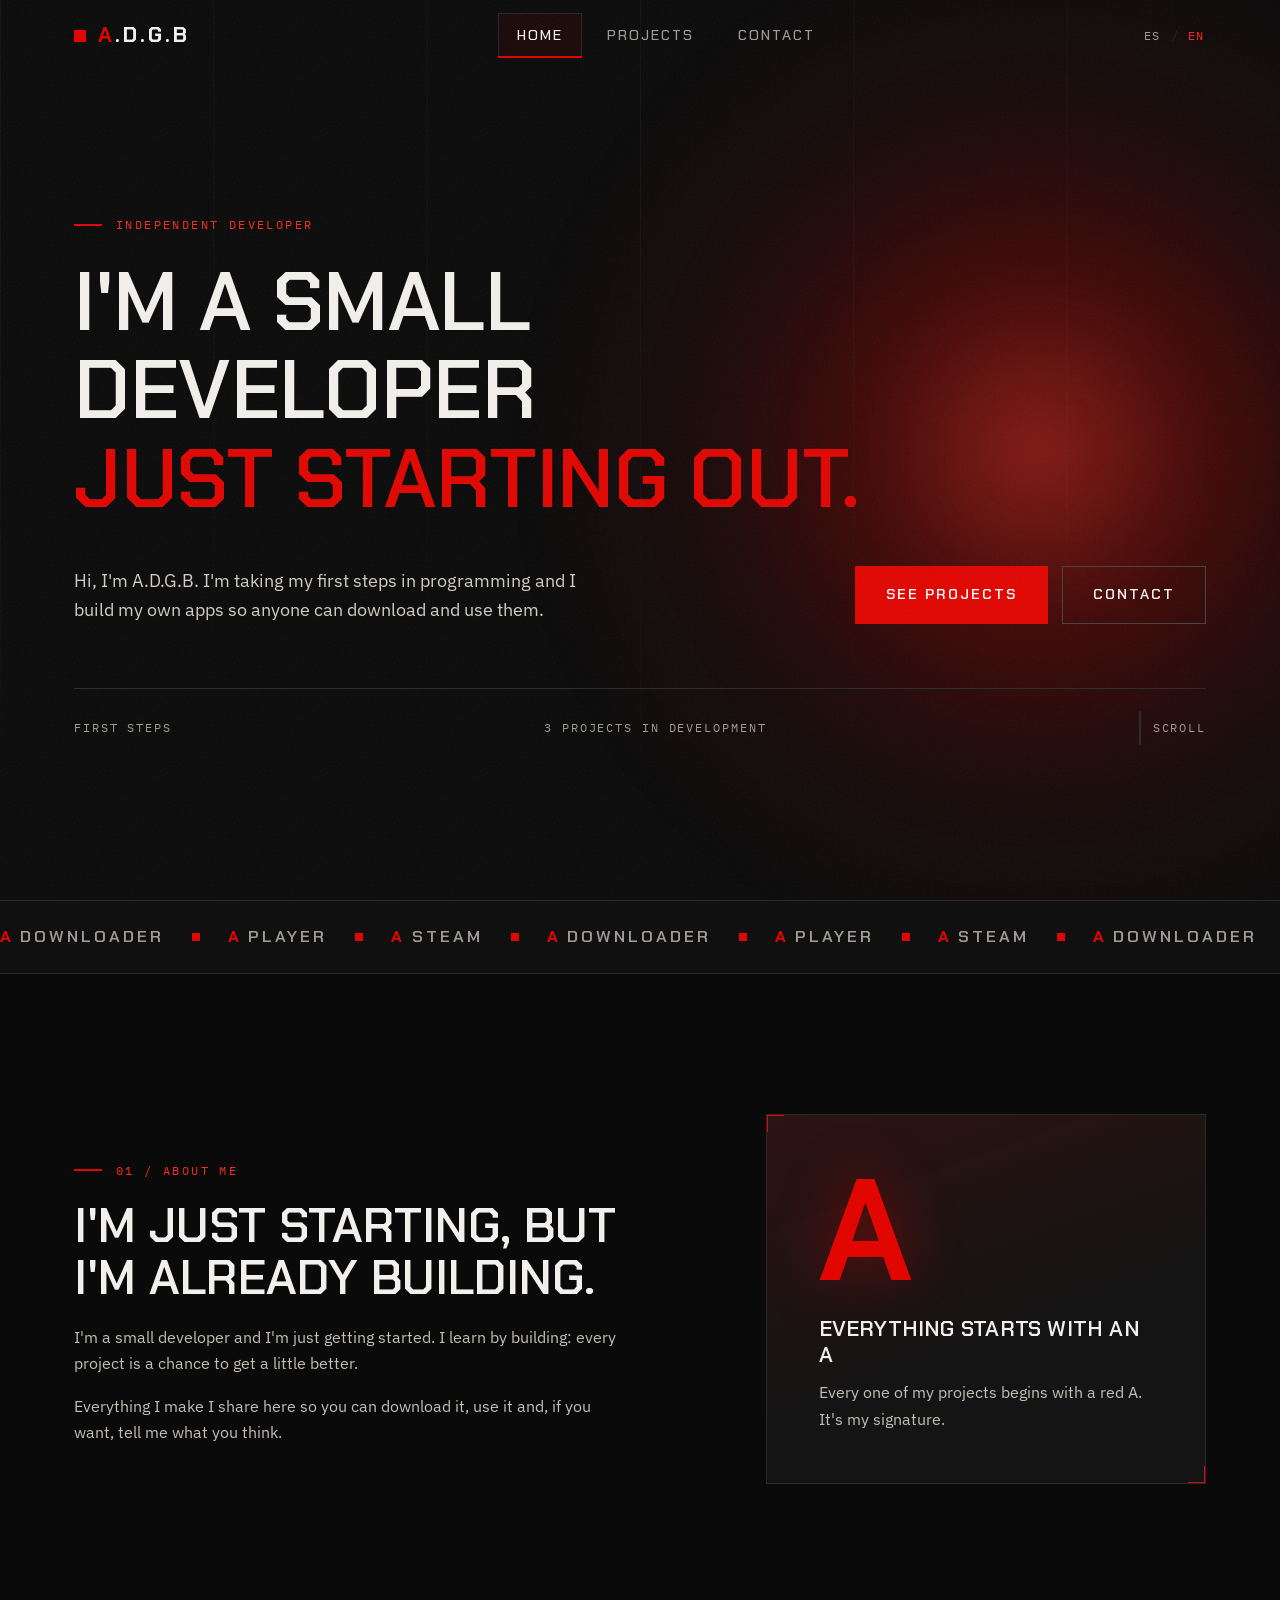
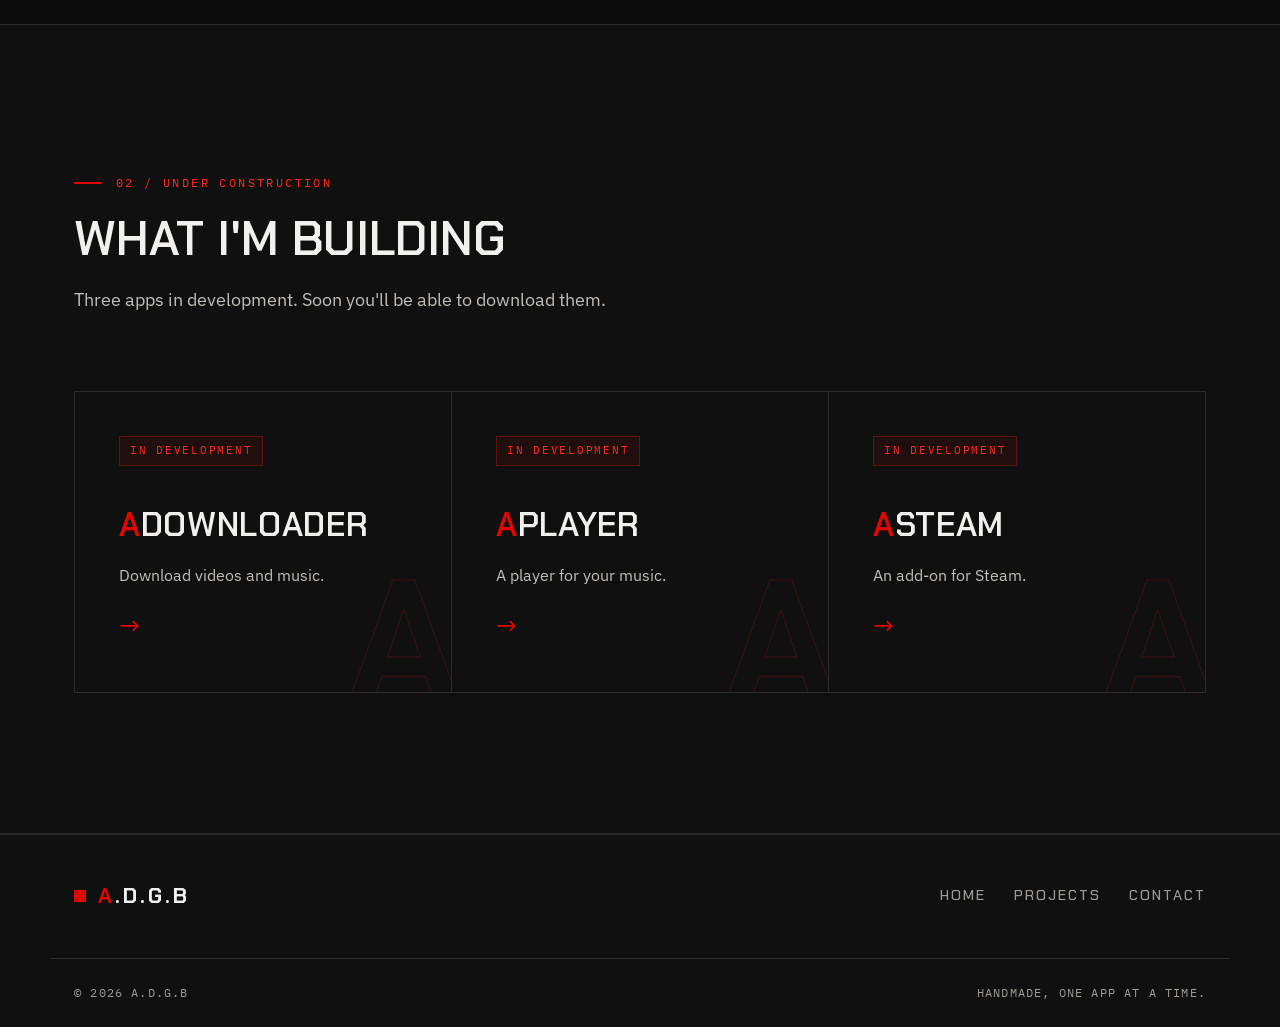
==== index.html @ a10b2d9e "Add files via upload" ====
<!DOCTYPE html>
<html lang="es">
<head>
  <meta charset="utf-8">
  <meta name="viewport" content="width=device-width, initial-scale=1">
  <title>A.D.G.B — Programador independiente · Apps para descargar y usar</title>
  <meta name="description" content="A.D.G.B es un pequeño programador que recién empieza. Aquí encontrarás mis proyectos: Adownloader, Aplayer y Asteam.">
  <meta name="theme-color" content="#0a0a0a">
  <meta property="og:title" content="A.D.G.B — Programador independiente">
  <meta property="og:description" content="Mis proyectos para descargar y usar: Adownloader, Aplayer y Asteam.">
  <meta property="og:type" content="website">
  <link rel="icon" href="data:image/svg+xml,%3Csvg xmlns='http://www.w3.org/2000/svg' viewBox='0 0 64 64'%3E%3Crect width='64' height='64' fill='%230a0a0a'/%3E%3Cpath d='M32 12 L50 52 H40 L36 43 H28 L24 52 H14 Z M32 26 L29.5 34 H34.5 Z' fill='%23e10600' fill-rule='evenodd'/%3E%3C/svg%3E">
  <link rel="preconnect" href="https://fonts.googleapis.com">
  <link rel="preconnect" href="https://fonts.gstatic.com" crossorigin>
  <link href="https://fonts.googleapis.com/css2?family=Chakra+Petch:wght@400;500;600;700&family=IBM+Plex+Sans:wght@300;400;500;600&family=IBM+Plex+Mono:wght@400;500&display=swap" rel="stylesheet">
  <link rel="stylesheet" href="styles.css">
  <noscript><style>.view[hidden]{display:block}.loader{display:none}[data-reveal]{opacity:1;transform:none}</style></noscript>
</head>
<body>

  <!-- Pantalla de carga -->
  <div class="loader" id="loader" aria-hidden="true">
    <div class="loader__word"><span class="a">A</span>.D.G.B</div>
    <div class="loader__bar"><span></span></div>
  </div>

  <!-- Cortina roja entre pestañas -->
  <div class="wipe" id="wipe" aria-hidden="true"></div>

  <div class="cursor-glow" id="cursorGlow" aria-hidden="true"></div>
  <div class="progress" id="progress" aria-hidden="true"></div>

  <!-- Navegación -->
  <header class="header" id="header">
    <div class="wrap header__inner">
      <a href="#inicio" class="logo" aria-label="A.D.G.B">
        <span class="logo__mark"></span><span class="logo__text"><span class="a">A</span>.D.G.B</span>
      </a>

      <nav class="nav" id="nav" aria-label="Principal">
        <a href="#inicio" data-view="inicio" data-i18n="nav.home">Inicio</a>
        <a href="#proyectos" data-view="proyectos" data-i18n="nav.projects">Proyectos</a>
        <a href="#contacto" data-view="contacto" data-i18n="nav.contact">Contacto</a>
      </nav>

      <div class="header__actions">
        <div class="lang" role="group" aria-label="Idioma / Language">
          <button type="button" class="lang__btn is-active" data-lang="es" aria-pressed="true">ES</button>
          <span class="lang__sep">/</span>
          <button type="button" class="lang__btn" data-lang="en" aria-pressed="false">EN</button>
        </div>
        <button type="button" class="burger" id="burger" aria-label="Menú" aria-expanded="false" aria-controls="nav">
          <span></span><span></span>
        </button>
      </div>
    </div>
  </header>

  <main class="main">

    <!-- ===================== PESTAÑA 1: INICIO ===================== -->
    <div class="view" id="view-inicio">

      <section class="hero">
        <div class="hero__ember" id="ember" aria-hidden="true"></div>
        <div class="hero__lines" aria-hidden="true"></div>

        <div class="wrap hero__inner">
          <p class="eyebrow eyebrow--hero" data-i18n="hero.eyebrow">Programador independiente</p>

          <h1 class="hero__title">
            <span class="line"><span data-i18n="hero.l1">Soy un pequeño</span></span>
            <span class="line"><span data-i18n="hero.l2">programador</span></span>
            <span class="line"><span class="red" data-i18n="hero.l3">que recién empieza.</span></span>
          </h1>

          <div class="hero__foot">
            <p class="hero__sub" data-i18n="hero.sub">Hola, soy A.D.G.B. Estoy dando mis primeros pasos en la programación y creo mis propias aplicaciones para que cualquiera pueda descargarlas y usarlas.</p>
            <div class="hero__cta">
              <a href="#proyectos" class="btn" data-i18n="hero.btn1">Ver proyectos</a>
              <a href="#contacto" class="btn btn--ghost" data-i18n="hero.btn2">Contacto</a>
            </div>
          </div>

          <div class="hero__meta">
            <span data-i18n="hero.meta1">Primeros pasos</span>
            <span data-i18n="hero.meta2">3 proyectos en desarrollo</span>
            <span class="hero__scroll"><i></i><span data-i18n="hero.scroll">Desliza</span></span>
          </div>
        </div>
      </section>

      <!-- Cinta con los nombres de las apps -->
      <div class="marquee" aria-hidden="true">
        <div class="marquee__track">
          <div class="marquee__group">
            <span><b>A</b>downloader</span><span><b>A</b>player</span><span><b>A</b>steam</span><span><b>A</b>downloader</span><span><b>A</b>player</span><span><b>A</b>steam</span>
          </div>
          <div class="marquee__group">
            <span><b>A</b>downloader</span><span><b>A</b>player</span><span><b>A</b>steam</span><span><b>A</b>downloader</span><span><b>A</b>player</span><span><b>A</b>steam</span>
          </div>
        </div>
      </div>

      <!-- Sobre mí -->
      <section class="section">
        <div class="wrap about">
          <div class="about__text" data-reveal>
            <p class="eyebrow" data-i18n="about.eyebrow">01 / Sobre mí</p>
            <h2 class="h2" data-i18n="about.title">Apenas empiezo, pero ya estoy construyendo.</h2>
            <p class="body" data-i18n="about.text1">Soy un pequeño programador y recién empiezo en esto. Aprendo creando: cada proyecto es una oportunidad para mejorar un poco más.</p>
            <p class="body" data-i18n="about.text2">Todo lo que hago lo comparto aquí para que lo descargues, lo uses y, si quieres, me digas qué piensas.</p>
          </div>

          <aside class="seal" data-reveal style="--d:140ms">
            <span class="seal__a" aria-hidden="true">A</span>
            <h3 class="h4" data-i18n="rule.title">Todo empieza con una A</h3>
            <p data-i18n="rule.text">Cada uno de mis proyectos lleva una A roja al inicio. Es mi sello.</p>
          </aside>
        </div>
      </section>

      <!-- Lo que estoy creando -->
      <section class="section section--alt">
        <div class="wrap">
          <header class="section__head" data-reveal>
            <p class="eyebrow" data-i18n="build.eyebrow">02 / En construcción</p>
            <h2 class="h2" data-i18n="build.title">Lo que estoy creando</h2>
            <p class="lead" data-i18n="build.lead">Tres aplicaciones en desarrollo. Pronto podrás descargarlas.</p>
          </header>

          <div class="minis">
            <a href="#adownloader" class="mini" data-reveal style="--d:0ms">
              <span class="mini__a" aria-hidden="true">A</span>
              <span class="chip" data-i18n="status.dev">En desarrollo</span>
              <span class="mini__name"><span class="a">A</span>downloader</span>
              <span class="mini__desc" data-i18n="m1.desc">Descarga videos y música.</span>
              <span class="mini__go" aria-hidden="true">→</span>
            </a>
            <a href="#aplayer" class="mini" data-reveal style="--d:120ms">
              <span class="mini__a" aria-hidden="true">A</span>
              <span class="chip" data-i18n="status.dev">En desarrollo</span>
              <span class="mini__name"><span class="a">A</span>player</span>
              <span class="mini__desc" data-i18n="m2.desc">Un reproductor para tu música.</span>
              <span class="mini__go" aria-hidden="true">→</span>
            </a>
            <a href="#asteam" class="mini" data-reveal style="--d:240ms">
              <span class="mini__a" aria-hidden="true">A</span>
              <span class="chip" data-i18n="status.dev">En desarrollo</span>
              <span class="mini__name"><span class="a">A</span>steam</span>
              <span class="mini__desc" data-i18n="m3.desc">Un complemento para Steam.</span>
              <span class="mini__go" aria-hidden="true">→</span>
            </a>
          </div>
        </div>
      </section>

    </div>

    <!-- ===================== PESTAÑA 2: PROYECTOS ===================== -->
    <div class="view" id="view-proyectos" hidden>

      <section class="page-head">
        <div class="wrap">
          <p class="eyebrow" data-i18n="prj.eyebrow">Proyectos</p>
          <h1 class="h1" data-i18n="prj.title">Mis aplicaciones</h1>
          <p class="lead" data-i18n="prj.lead">Todo lo que creo vive aquí. Elige una app, lee de qué trata y descárgala cuando esté lista.</p>

          <nav class="jump" aria-label="Proyectos">
            <a href="#adownloader"><span class="a">A</span>downloader</a>
            <a href="#aplayer"><span class="a">A</span>player</a>
            <a href="#asteam"><span class="a">A</span>steam</a>
          </nav>
        </div>
      </section>

      <section class="projects">
        <div class="wrap">

          <!-- Adownloader -->
          <article class="project" id="adownloader" data-reveal>
            <div class="project__side">
              <div class="project__mark" aria-hidden="true"><span>A</span></div>
              <span class="chip" data-i18n="status.dev">En desarrollo</span>
            </div>
            <div class="project__body">
              <p class="eyebrow">01 / APP</p>
              <h2 class="h2 pname"><span class="a">A</span>downloader</h2>
              <p class="project__kind" data-i18n="p1.kind">Descargador de videos y música</p>
              <p class="project__bio" data-i18n="p1.bio">Adownloader es una aplicación para descargar videos y música de forma rápida y sencilla. La estoy creando para que guardar lo que te gusta sea fácil, sin complicaciones ni pasos de más.</p>
              <ul class="ticks">
                <li data-i18n="p1.f1">Descarga videos</li>
                <li data-i18n="p1.f2">Descarga música (solo audio)</li>
                <li data-i18n="p1.f3">Interfaz simple y directa</li>
              </ul>
              <div class="project__actions">
                <a href="#" class="btn btn--disabled" aria-disabled="true" data-i18n="dl.soon">Descarga próximamente</a>
                <span class="note" data-i18n="dl.note">Todavía en desarrollo. Pronto podrás descargarla aquí.</span>
              </div>
            </div>
          </article>

          <!-- Aplayer -->
          <article class="project" id="aplayer" data-reveal>
            <div class="project__side">
              <div class="project__mark" aria-hidden="true"><span>A</span></div>
              <span class="chip" data-i18n="status.dev">En desarrollo</span>
            </div>
            <div class="project__body">
              <p class="eyebrow">02 / APP</p>
              <h2 class="h2 pname"><span class="a">A</span>player</h2>
              <p class="project__kind" data-i18n="p2.kind">Reproductor de música</p>
              <p class="project__bio" data-i18n="p2.bio">Aplayer es un reproductor de música pensado para escuchar tus canciones con una interfaz limpia y sin distracciones. Es mi forma de crear la app que a mí me gustaría usar.</p>
              <ul class="ticks">
                <li data-i18n="p2.f1">Reproduce tu música</li>
                <li data-i18n="p2.f2">Diseño limpio</li>
                <li data-i18n="p2.f3">Hecho para escuchar sin distracciones</li>
              </ul>
              <div class="project__actions">
                <a href="#" class="btn btn--disabled" aria-disabled="true" data-i18n="dl.soon">Descarga próximamente</a>
                <span class="note" data-i18n="dl.note">Todavía en desarrollo. Pronto podrás descargarla aquí.</span>
              </div>
            </div>
          </article>

          <!-- Asteam -->
          <article class="project" id="asteam" data-reveal>
            <div class="project__side">
              <div class="project__mark" aria-hidden="true"><span>A</span></div>
              <span class="chip" data-i18n="status.dev">En desarrollo</span>
            </div>
            <div class="project__body">
              <p class="eyebrow">03 / APP</p>
              <h2 class="h2 pname"><span class="a">A</span>steam</h2>
              <p class="project__kind" data-i18n="p3.kind">Complemento para Steam</p>
              <p class="project__bio" data-i18n="p3.bio">Asteam es un complemento para Steam, creado para añadir funciones útiles a la experiencia de juego. Es un proyecto en el que voy aprendiendo y mejorando poco a poco.</p>
              <ul class="ticks">
                <li data-i18n="p3.f1">Complemento para Steam</li>
                <li data-i18n="p3.f2">Pensado para jugadores</li>
                <li data-i18n="p3.f3">En constante mejora</li>
              </ul>
              <div class="project__actions">
                <a href="#" class="btn btn--disabled" aria-disabled="true" data-i18n="dl.soon">Descarga próximamente</a>
                <span class="note" data-i18n="dl.note">Todavía en desarrollo. Pronto podrás descargarla aquí.</span>
              </div>
            </div>
          </article>

        </div>
      </section>
    </div>

    <!-- ===================== PESTAÑA 3: CONTACTO ===================== -->
    <div class="view" id="view-contacto" hidden>
      <section class="page-head page-head--contact">
        <div class="wrap">
          <p class="eyebrow" data-i18n="con.eyebrow">Contacto</p>
          <h1 class="h1" data-i18n="con.title">Hablemos</h1>
          <p class="lead" data-i18n="con.lead">¿Tienes una idea, encontraste un error o quieres darme tu opinión? Escríbeme, me ayuda a mejorar.</p>

          <ul class="channels">
            <li>
              <a href="mailto:tucorreo@ejemplo.com">
                <span class="channels__label" data-i18n="con.mail">Correo</span>
                <span class="channels__value">tucorreo@ejemplo.com</span>
                <span class="channels__go" aria-hidden="true">→</span>
              </a>
            </li>
            <li>
              <a href="https://github.com/TU-USUARIO" rel="noopener" target="_blank">
                <span class="channels__label">GitHub</span>
                <span class="channels__value">github.com/TU-USUARIO</span>
                <span class="channels__go" aria-hidden="true">→</span>
              </a>
            </li>
          </ul>
        </div>
      </section>
    </div>

  </main>

  <!-- Pie de página -->
  <footer class="footer">
    <div class="wrap footer__row">
      <a href="#inicio" class="logo"><span class="logo__mark"></span><span class="logo__text"><span class="a">A</span>.D.G.B</span></a>
      <nav class="footer__nav" aria-label="Pie">
        <a href="#inicio" data-i18n="nav.home">Inicio</a>
        <a href="#proyectos" data-i18n="nav.projects">Proyectos</a>
        <a href="#contacto" data-i18n="nav.contact">Contacto</a>
      </nav>
    </div>
    <div class="wrap footer__bottom">
      <span>© <span id="year">2026</span> A.D.G.B</span>
      <span data-i18n="ft.made">Hecho a mano, una app a la vez.</span>
    </div>
  </footer>

  <script src="script.js"></script>
</body>
</html>
---- styles.css ----
/* ============================================================
   A.D.G.B — rojo y negro · tipografía cuadrada y seria
   ============================================================ */

:root {
  --black: #0a0a0a;
  --ink: #101010;
  --panel: #141414;
  --line: #2a2a2a;
  --red: #e10600;
  --red-hot: #ff2a1f;
  --red-deep: #6e0a08;
  --text: #f2f0ec;
  --muted: #a09b94;

  --font-display: "Chakra Petch", "Arial Narrow", Arial, sans-serif;
  --font-body: "IBM Plex Sans", system-ui, -apple-system, "Segoe UI", sans-serif;
  --font-mono: "IBM Plex Mono", ui-monospace, "SFMono-Regular", Menlo, monospace;

  --ease: cubic-bezier(.2, .7, .1, 1);
  --wrap: 1180px;
  --header-h: 72px;
}

*, *::before, *::after { box-sizing: border-box; margin: 0; padding: 0; border-radius: 0; }

html { scroll-behavior: smooth; scroll-padding-top: calc(var(--header-h) + 20px); -webkit-text-size-adjust: 100%; }

body {
  background: var(--black);
  color: var(--text);
  font-family: var(--font-body);
  font-size: 1rem;
  font-weight: 400;
  line-height: 1.65;
  overflow-x: hidden;
  -webkit-font-smoothing: antialiased;
}
body.is-loading { overflow: hidden; }

/* Grano de película */
body::before {
  content: "";
  position: fixed; inset: 0;
  pointer-events: none;
  z-index: 90;
  opacity: .06;
  background-image: url("data:image/svg+xml,%3Csvg xmlns='http://www.w3.org/2000/svg' width='160' height='160'%3E%3Cfilter id='n'%3E%3CfeTurbulence type='fractalNoise' baseFrequency='.9' numOctaves='2' stitchTiles='stitch'/%3E%3C/filter%3E%3Crect width='100%25' height='100%25' filter='url(%23n)'/%3E%3C/svg%3E");
}

::selection { background: var(--red); color: #fff; }

a { color: inherit; text-decoration: none; }
ul { list-style: none; }
img, svg { display: block; max-width: 100%; }
button { font: inherit; color: inherit; background: none; border: 0; cursor: pointer; }

:focus-visible { outline: 2px solid var(--red-hot); outline-offset: 4px; }

::-webkit-scrollbar { width: 10px; }
::-webkit-scrollbar-track { background: var(--black); }
::-webkit-scrollbar-thumb { background: var(--red-deep); }
::-webkit-scrollbar-thumb:hover { background: var(--red); }

.wrap { width: 100%; max-width: var(--wrap); margin-inline: auto; padding-inline: 24px; }

/* La "A" roja: sello de todos los proyectos */
.a { color: var(--red); }

/* ============================================================
   Tipografía
   ============================================================ */

.h1, .h2, .h4, .hero__title, .pname, .mini__name {
  font-family: var(--font-display);
  text-transform: uppercase;
  font-weight: 600;
}
.h1 { font-size: clamp(2.4rem, 6.5vw, 5rem); line-height: 1; letter-spacing: -.005em; margin: 22px 0 22px; }
.h2 { font-size: clamp(1.7rem, 4vw, 3rem); line-height: 1.08; letter-spacing: 0; margin: 20px 0 20px; }
.h4 { font-size: 1.35rem; line-height: 1.2; letter-spacing: .01em; margin: 22px 0 10px; }

.lead { font-size: 1.12rem; color: #c4beb5; max-width: 600px; }
.body { color: #c4beb5; max-width: 560px; }
.body + .body { margin-top: 16px; }

.eyebrow {
  font-family: var(--font-mono);
  font-size: .75rem; letter-spacing: .2em; text-transform: uppercase;
  color: var(--red-hot);
  display: inline-flex; align-items: center; gap: 14px;
}
.eyebrow::before { content: ""; width: 28px; height: 2px; background: var(--red); }

/* ============================================================
   Cargador, cortina, progreso y cursor
   ============================================================ */

.loader {
  position: fixed; inset: 0; z-index: 200;
  background: var(--black);
  display: flex; flex-direction: column; align-items: center; justify-content: center; gap: 28px;
  transition: transform .9s var(--ease) .15s, visibility 0s linear 1.1s;
}
.loader__word {
  font-family: var(--font-display); font-weight: 700;
  font-size: clamp(2.4rem, 8vw, 5rem);
  letter-spacing: .22em; padding-left: .22em;
  animation: loaderWord 1.1s var(--ease) both;
}
.loader__bar { width: min(260px, 60vw); height: 2px; background: var(--line); overflow: hidden; }
.loader__bar span {
  display: block; height: 100%; width: 100%; background: var(--red);
  transform: translateX(-100%);
  animation: loaderBar 1.1s var(--ease) .1s forwards;
}
.loader.is-done { transform: translateY(-100%); visibility: hidden; }
@keyframes loaderWord { from { opacity: 0; letter-spacing: .5em; } to { opacity: 1; letter-spacing: .22em; } }
@keyframes loaderBar  { to { transform: translateX(0); } }

/* Cortina roja que cruza la pantalla al cambiar de pestaña */
.wipe {
  position: fixed; inset: 0; z-index: 150;
  background: var(--red);
  display: none;
  transform: translateX(-101%);
  pointer-events: none;
  align-items: center; justify-content: center;
}
.wipe::after {
  content: "A";
  font-family: var(--font-display); font-weight: 700;
  font-size: min(42vw, 420px); line-height: 1;
  color: var(--black);
}

.progress {
  position: fixed; top: 0; left: 0; height: 2px; width: 100%;
  background: linear-gradient(90deg, var(--red-deep), var(--red-hot));
  transform-origin: left; transform: scaleX(0);
  z-index: 120;
}

.cursor-glow {
  position: fixed; top: 0; left: 0; z-index: 1;
  width: 520px; height: 520px; margin: -260px 0 0 -260px;
  border-radius: 50%;
  background: radial-gradient(circle, rgba(225, 6, 0, .13), transparent 65%);
  pointer-events: none; opacity: 0; transition: opacity .6s ease;
  will-change: transform;
}
.cursor-glow.is-on { opacity: 1; }

/* ============================================================
   Cabecera
   ============================================================ */

.header {
  position: fixed; top: 0; left: 0; right: 0; z-index: 100;
  height: var(--header-h);
  border-bottom: 1px solid transparent;
  transition: background .4s ease, border-color .4s ease;
}
.header.is-scrolled {
  background: rgba(10, 10, 10, .85);
  -webkit-backdrop-filter: blur(14px); backdrop-filter: blur(14px);
  border-bottom-color: var(--line);
}
.header__inner { height: 100%; display: flex; align-items: center; justify-content: space-between; gap: 24px; }

.logo { display: inline-flex; align-items: center; gap: 12px; }
.logo__text { font-family: var(--font-display); font-weight: 700; font-size: 1.35rem; letter-spacing: .14em; }
.logo__mark {
  width: 12px; height: 12px; background: var(--red);
  box-shadow: 0 0 0 0 rgba(225, 6, 0, .6);
  animation: pulse 2.6s ease-out infinite;
}
@keyframes pulse {
  0%   { box-shadow: 0 0 0 0 rgba(225, 6, 0, .55); }
  70%  { box-shadow: 0 0 0 12px rgba(225, 6, 0, 0); }
  100% { box-shadow: 0 0 0 0 rgba(225, 6, 0, 0); }
}

.nav { display: flex; gap: 6px; }
.nav a {
  position: relative;
  font-family: var(--font-display); font-weight: 500;
  font-size: .9rem; letter-spacing: .14em; text-transform: uppercase;
  color: var(--muted);
  padding: 10px 18px;
  border: 1px solid transparent;
  transition: color .3s ease, border-color .3s ease, background .3s ease;
}
.nav a:hover { color: var(--text); }
.nav a.is-active { color: var(--text); border-color: var(--line); background: rgba(225, 6, 0, .08); }
.nav a.is-active::after {
  content: ""; position: absolute; left: -1px; right: -1px; bottom: -1px; height: 2px; background: var(--red);
}

.header__actions { display: flex; align-items: center; gap: 18px; }

.lang { display: flex; align-items: center; gap: 8px; font-family: var(--font-mono); font-size: .78rem; }
.lang__sep { color: var(--line); }
.lang__btn { color: var(--muted); letter-spacing: .1em; padding: 4px 2px; transition: color .3s ease; }
.lang__btn:hover { color: var(--text); }
.lang__btn.is-active { color: var(--red-hot); }

.burger { display: none; width: 40px; height: 40px; position: relative; }
.burger span { position: absolute; left: 9px; right: 9px; height: 2px; background: var(--text); transition: transform .4s var(--ease), top .4s var(--ease); }
.burger span:first-child { top: 15px; }
.burger span:last-child  { top: 24px; }
.burger[aria-expanded="true"] span:first-child { top: 20px; transform: rotate(45deg); }
.burger[aria-expanded="true"] span:last-child  { top: 20px; transform: rotate(-45deg); }

/* ============================================================
   Botones
   ============================================================ */

.btn {
  position: relative; isolation: isolate; overflow: hidden;
  display: inline-flex; align-items: center; justify-content: center;
  padding: 16px 30px;
  background: var(--red); color: #fff;
  font-family: var(--font-display); font-size: .9rem; font-weight: 600; letter-spacing: .14em; text-transform: uppercase;
  border: 1px solid var(--red);
  transition: color .4s ease, border-color .4s ease;
}
.btn::before {
  content: ""; position: absolute; inset: 0; z-index: -1;
  background: var(--text);
  transform: translateY(101%);
  transition: transform .5s var(--ease);
}
.btn:hover { color: var(--black); border-color: var(--text); }
.btn:hover::before { transform: translateY(0); }

.btn--ghost { background: transparent; color: var(--text); border-color: #444; }
.btn--ghost::before { background: var(--red); }
.btn--ghost:hover { color: #fff; border-color: var(--red); }

.btn--disabled, .btn--disabled:hover {
  background: transparent; color: var(--muted);
  border: 1px dashed #4a4a4a;
  cursor: not-allowed;
}
.btn--disabled::before { display: none; }

/* ============================================================
   Vistas (pestañas)
   ============================================================ */

.main { min-height: 100vh; min-height: 100svh; position: relative; }
.view[hidden] { display: none; }
.view:not([hidden]) { animation: viewIn .8s var(--ease) both; }
@keyframes viewIn { from { opacity: 0; transform: translateY(26px); } to { opacity: 1; transform: none; } }

/* ============================================================
   Inicio — hero
   ============================================================ */

.hero {
  position: relative; overflow: hidden;
  min-height: 100vh; min-height: 100svh;
  display: flex; align-items: center;
  padding: calc(var(--header-h) + 40px) 0 60px;
}

.hero__ember {
  position: absolute;
  width: min(1100px, 130vw); aspect-ratio: 1;
  right: -24%; top: 50%;
  translate: calc(var(--mx, 0) * 24px) calc(-50% + var(--my, 0) * 24px);
  border-radius: 50%;
  background: radial-gradient(circle at 50% 50%, rgba(255, 42, 31, .5) 0, rgba(225, 6, 0, .26) 22%, rgba(110, 10, 8, .16) 42%, transparent 66%);
  filter: blur(18px);
  animation: breathe 7s ease-in-out infinite;
  transition: translate .8s var(--ease);
}
@keyframes breathe { 0%, 100% { scale: 1; opacity: .9; } 50% { scale: 1.08; opacity: 1; } }

.hero__lines {
  position: absolute; inset: 0;
  background-image: linear-gradient(to right, rgba(255,255,255,.035) 1px, transparent 1px);
  background-size: calc(100% / 6) 100%;
  mask-image: linear-gradient(to bottom, #000 30%, transparent 95%);
  -webkit-mask-image: linear-gradient(to bottom, #000 30%, transparent 95%);
  pointer-events: none;
}

.hero__inner { position: relative; z-index: 2; }

.hero__title {
  font-size: clamp(1.7rem, 6.4vw, 5.4rem);
  line-height: 1.02; letter-spacing: -.005em;
  margin: 26px 0 40px;
}
.hero__title .line { display: block; overflow: hidden; padding-bottom: .06em; }
.hero__title .line > span { display: block; transform: translateY(110%); transition: transform 1.1s var(--ease); }
body.is-ready .hero__title .line > span { transform: none; }
body.is-ready .hero__title .line:nth-child(2) > span { transition-delay: .12s; }
body.is-ready .hero__title .line:nth-child(3) > span { transition-delay: .24s; }
.red { color: var(--red); }

.hero__foot { display: flex; align-items: flex-end; justify-content: space-between; gap: 40px; flex-wrap: wrap; }
.hero__sub { max-width: 540px; font-size: 1.1rem; color: #d3cdc4; }
.hero__cta { display: flex; gap: 14px; flex-wrap: wrap; }

.hero__meta {
  margin-top: 64px; padding-top: 22px;
  border-top: 1px solid var(--line);
  display: flex; align-items: center; justify-content: space-between; gap: 20px; flex-wrap: wrap;
  font-family: var(--font-mono); font-size: .74rem; letter-spacing: .16em; text-transform: uppercase; color: var(--muted);
}
.hero__scroll { display: inline-flex; align-items: center; gap: 12px; }
.hero__scroll i { width: 2px; height: 34px; background: var(--line); position: relative; overflow: hidden; }
.hero__scroll i::after { content: ""; position: absolute; left: 0; top: -100%; width: 2px; height: 100%; background: var(--red); animation: drip 2.2s var(--ease) infinite; }
@keyframes drip { to { top: 100%; } }

.eyebrow--hero, .hero__foot, .hero__meta { opacity: 0; transform: translateY(24px); transition: opacity 1s ease, transform 1s var(--ease); }
body.is-ready .eyebrow--hero { opacity: 1; transform: none; transition-delay: .05s; }
body.is-ready .hero__foot    { opacity: 1; transform: none; transition-delay: .5s; }
body.is-ready .hero__meta    { opacity: 1; transform: none; transition-delay: .75s; }

/* ============================================================
   Cinta
   ============================================================ */

.marquee { border-block: 1px solid var(--line); background: var(--ink); overflow: hidden; position: relative; z-index: 2; }
.marquee__track { display: flex; width: max-content; animation: marquee 34s linear infinite; }
.marquee:hover .marquee__track { animation-play-state: paused; }
.marquee__group { display: flex; flex-shrink: 0; }
.marquee__group span {
  display: inline-flex; align-items: center; gap: 28px;
  padding: 22px 28px 22px 0;
  font-family: var(--font-display); font-weight: 600; font-size: 1.05rem; letter-spacing: .18em; text-transform: uppercase;
  color: var(--muted);
}
.marquee__group span b { color: var(--red); font-weight: 700; margin-right: -22px; }
.marquee__group span::after { content: ""; width: 8px; height: 8px; background: var(--red); }
@keyframes marquee { to { transform: translateX(-50%); } }

/* ============================================================
   Secciones
   ============================================================ */

.section { padding: clamp(80px, 11vw, 140px) 0; position: relative; z-index: 2; }
.section--alt { background: var(--ink); border-block: 1px solid var(--line); }
.section__head { max-width: 780px; margin-bottom: clamp(44px, 6vw, 76px); }

/* Sobre mí */
.about { display: grid; grid-template-columns: 1.4fr 1fr; gap: clamp(36px, 6vw, 90px); align-items: center; }

.seal {
  position: relative; overflow: hidden;
  padding: clamp(32px, 4vw, 52px);
  border: 1px solid var(--line);
  background: linear-gradient(160deg, rgba(225, 6, 0, .12), transparent 60%), var(--panel);
}
.seal::before, .seal::after, .project::before, .project::after {
  content: ""; position: absolute; width: 18px; height: 18px; pointer-events: none;
}
.seal::before, .project::before { top: -1px; left: -1px; border-top: 2px solid var(--red); border-left: 2px solid var(--red); }
.seal::after,  .project::after  { bottom: -1px; right: -1px; border-bottom: 2px solid var(--red); border-right: 2px solid var(--red); }
.seal__a {
  display: block;
  font-family: var(--font-display); font-weight: 700;
  font-size: clamp(6rem, 12vw, 9rem); line-height: .9;
  color: var(--red);
  text-shadow: 0 0 60px rgba(225, 6, 0, .45);
}
.seal p { color: #c4beb5; }

/* Mini tarjetas */
.minis { display: grid; grid-template-columns: repeat(3, 1fr); gap: 1px; background: var(--line); border: 1px solid var(--line); }
.mini {
  position: relative; overflow: hidden;
  display: flex; flex-direction: column; align-items: flex-start; gap: 10px;
  background: var(--ink);
  padding: clamp(28px, 3.5vw, 44px);
  min-height: 300px;
  transition: background .5s ease;
}
.mini::before { content: ""; position: absolute; left: 0; top: 0; width: 100%; height: 3px; background: var(--red); transform: scaleX(0); transform-origin: left; transition: transform .7s var(--ease); }
.mini:hover { background: #170b0a; }
.mini:hover::before { transform: scaleX(1); }
.mini__a {
  position: absolute; right: -10px; bottom: -40px;
  font-family: var(--font-display); font-weight: 700; font-size: 11rem; line-height: 1;
  color: transparent; -webkit-text-stroke: 1px #3b1412;
  transition: color .5s ease, transform .8s var(--ease);
  pointer-events: none;
}
.mini:hover .mini__a { color: rgba(225, 6, 0, .16); transform: translate(-8px, -8px); }
.mini__name { font-size: clamp(1.6rem, 2.6vw, 2.1rem); margin-top: 22px; letter-spacing: .02em; }
.mini__desc { color: #c4beb5; position: relative; }
.mini__go { margin-top: auto; font-size: 1.6rem; color: var(--red); transition: transform .5s var(--ease); position: relative; }
.mini:hover .mini__go { transform: translateX(10px); }

.chip {
  display: inline-block;
  font-family: var(--font-mono); font-size: .68rem; letter-spacing: .16em; text-transform: uppercase;
  color: var(--red-hot);
  border: 1px solid #5a1411; background: rgba(225, 6, 0, .08);
  padding: 5px 10px;
}

/* ============================================================
   Páginas internas
   ============================================================ */

.page-head {
  position: relative; overflow: hidden;
  padding: calc(var(--header-h) + clamp(50px, 8vw, 100px)) 0 clamp(40px, 6vw, 70px);
  border-bottom: 1px solid var(--line);
}
.page-head::before {
  content: ""; position: absolute; right: -15%; top: -40%;
  width: 900px; aspect-ratio: 1; border-radius: 50%;
  background: radial-gradient(circle, rgba(225, 6, 0, .28), rgba(110, 10, 8, .12) 40%, transparent 66%);
  filter: blur(20px); pointer-events: none;
  animation: breathe 7s ease-in-out infinite;
}
.page-head .wrap { position: relative; }
.page-head--contact { min-height: calc(100svh - 0px); border-bottom: 0; }

.jump { display: flex; flex-wrap: wrap; gap: 10px; margin-top: 36px; }
.jump a {
  font-family: var(--font-display); font-weight: 600; font-size: .95rem; letter-spacing: .12em; text-transform: uppercase;
  padding: 12px 20px; border: 1px solid var(--line); background: var(--panel);
  transition: border-color .3s ease, background .3s ease, transform .4s var(--ease);
}
.jump a:hover { border-color: var(--red); background: rgba(225, 6, 0, .1); transform: translateY(-3px); }

/* ============================================================
   Proyectos
   ============================================================ */

.projects { padding: clamp(50px, 7vw, 90px) 0 clamp(80px, 10vw, 130px); }

.project {
  position: relative;
  display: grid; grid-template-columns: 280px 1fr; gap: clamp(28px, 5vw, 64px);
  padding: clamp(26px, 4vw, 52px);
  border: 1px solid var(--line);
  background: linear-gradient(120deg, rgba(225, 6, 0, .06), transparent 50%), var(--panel);
  transition: border-color .5s ease;
}
.project + .project { margin-top: clamp(28px, 4vw, 48px); }
.project:hover { border-color: #4a1613; }

.project__side { display: flex; flex-direction: column; gap: 18px; align-items: flex-start; }
.project__mark {
  position: relative; overflow: hidden;
  width: 100%; aspect-ratio: 1;
  display: grid; place-items: center;
  border: 1px solid var(--line);
  background:
    linear-gradient(rgba(255,255,255,.04) 1px, transparent 1px) 0 0 / 100% 20%,
    linear-gradient(90deg, rgba(255,255,255,.04) 1px, transparent 1px) 0 0 / 20% 100%,
    radial-gradient(circle at 50% 120%, rgba(225, 6, 0, .35), transparent 65%),
    #0d0d0d;
}
.project__mark span {
  font-family: var(--font-display); font-weight: 700; font-size: clamp(8rem, 15vw, 11rem); line-height: 1;
  color: var(--red);
  text-shadow: 0 0 50px rgba(225, 6, 0, .5);
  transition: transform .8s var(--ease);
}
.project:hover .project__mark span { transform: scale(1.07); }

.pname { margin-top: 14px; letter-spacing: .02em; }
.project__kind {
  font-family: var(--font-mono); font-size: .8rem; letter-spacing: .14em; text-transform: uppercase;
  color: var(--muted); margin-bottom: 20px;
}
.project__bio { color: #d3cdc4; max-width: 600px; font-size: 1.05rem; }

.ticks { margin: 26px 0 32px; display: grid; gap: 10px; }
.ticks li { position: relative; padding-left: 26px; color: #c4beb5; }
.ticks li::before { content: ""; position: absolute; left: 0; top: .62em; width: 10px; height: 10px; background: var(--red); }

.project__actions { display: flex; align-items: center; gap: 20px; flex-wrap: wrap; }
.note { font-family: var(--font-mono); font-size: .76rem; color: var(--muted); max-width: 320px; }

/* ============================================================
   Contacto
   ============================================================ */

.channels { margin-top: 44px; border-top: 1px solid var(--line); max-width: 720px; }
.channels a {
  display: grid; grid-template-columns: 140px 1fr auto; gap: 20px; align-items: center;
  padding: 26px 8px; border-bottom: 1px solid var(--line);
  transition: background .4s ease, padding .5s var(--ease);
}
.channels a:hover { background: rgba(225, 6, 0, .08); padding-left: 24px; }
.channels__label { font-family: var(--font-mono); font-size: .74rem; letter-spacing: .18em; text-transform: uppercase; color: var(--red-hot); }
.channels__value { font-family: var(--font-display); font-weight: 500; font-size: clamp(1.05rem, 2.4vw, 1.5rem); letter-spacing: .02em; overflow-wrap: anywhere; }
.channels__go { color: var(--red); font-size: 1.5rem; transition: transform .5s var(--ease); }
.channels a:hover .channels__go { transform: translateX(8px); }

/* ============================================================
   Pie de página
   ============================================================ */

.footer { background: var(--ink); border-top: 1px solid var(--line); position: relative; z-index: 2; }
.footer__row { display: flex; justify-content: space-between; align-items: center; gap: 24px; flex-wrap: wrap; padding-block: 44px; }
.footer__nav { display: flex; gap: 28px; flex-wrap: wrap; }
.footer__nav a { font-family: var(--font-display); font-weight: 500; font-size: .9rem; letter-spacing: .14em; text-transform: uppercase; color: var(--muted); transition: color .3s ease; }
.footer__nav a:hover { color: var(--red-hot); }
.footer__bottom {
  display: flex; justify-content: space-between; gap: 20px; flex-wrap: wrap;
  padding-block: 24px; border-top: 1px solid var(--line);
  font-family: var(--font-mono); font-size: .74rem; letter-spacing: .1em; text-transform: uppercase; color: var(--muted);
}

/* ============================================================
   Revelado y cambio de idioma
   ============================================================ */

[data-reveal] { opacity: 0; transform: translateY(36px); transition: opacity 1s ease, transform 1.1s var(--ease); transition-delay: var(--d, 0ms); }
[data-reveal].in { opacity: 1; transform: none; }

[data-i18n] { transition: opacity .25s ease; }
body.lang-switching [data-i18n] { opacity: 0; }

/* ============================================================
   Responsive
   ============================================================ */

@media (max-width: 980px) {
  .about { grid-template-columns: 1fr; }
  .minis { grid-template-columns: 1fr; }
  .mini { min-height: 0; }
  .project { grid-template-columns: 1fr; }
  .project__side { flex-direction: row; align-items: center; }
  .project__mark { width: 150px; flex-shrink: 0; }
  .project__mark span { font-size: 6rem; }
}

@media (max-width: 860px) {
  .burger { display: block; }
  .nav {
    position: fixed; inset: var(--header-h) 0 auto 0;
    flex-direction: column; gap: 0;
    background: rgba(10, 10, 10, .97);
    border-bottom: 1px solid var(--line);
    padding: 8px 24px 24px;
    transform: translateY(-12px); opacity: 0; visibility: hidden;
    transition: transform .5s var(--ease), opacity .4s ease, visibility 0s linear .5s;
  }
  .nav.is-open { transform: none; opacity: 1; visibility: visible; transition-delay: 0s; }
  .nav a { font-size: 1.05rem; padding: 18px 4px; border: 0; border-bottom: 1px solid var(--line); background: none !important; }
  .nav a.is-active { color: var(--red-hot); }
  .nav a.is-active::after { display: none; }
  .hero__ember { right: -60%; }
  .hero__foot { flex-direction: column; align-items: flex-start; }
  .channels a { grid-template-columns: 1fr auto; }
  .channels__label { grid-column: 1 / -1; }
}

@media (max-width: 520px) {
  .wrap { padding-inline: 18px; }
  .btn { width: 100%; }
  .hero__cta, .project__actions { width: 100%; }
  .project__side { flex-direction: column; align-items: flex-start; }
  .project__mark { width: 100%; }
  .project__mark span { font-size: 8rem; }
}

@media (hover: none) { .cursor-glow { display: none; } }

@media (prefers-reduced-motion: reduce) {
  *, *::before, *::after { animation-duration: .001ms !important; animation-iteration-count: 1 !important; transition-duration: .001ms !important; scroll-behavior: auto !important; }
  [data-reveal] { opacity: 1; transform: none; }
  .hero__title .line > span, .eyebrow--hero, .hero__foot, .hero__meta { opacity: 1; transform: none; }
}
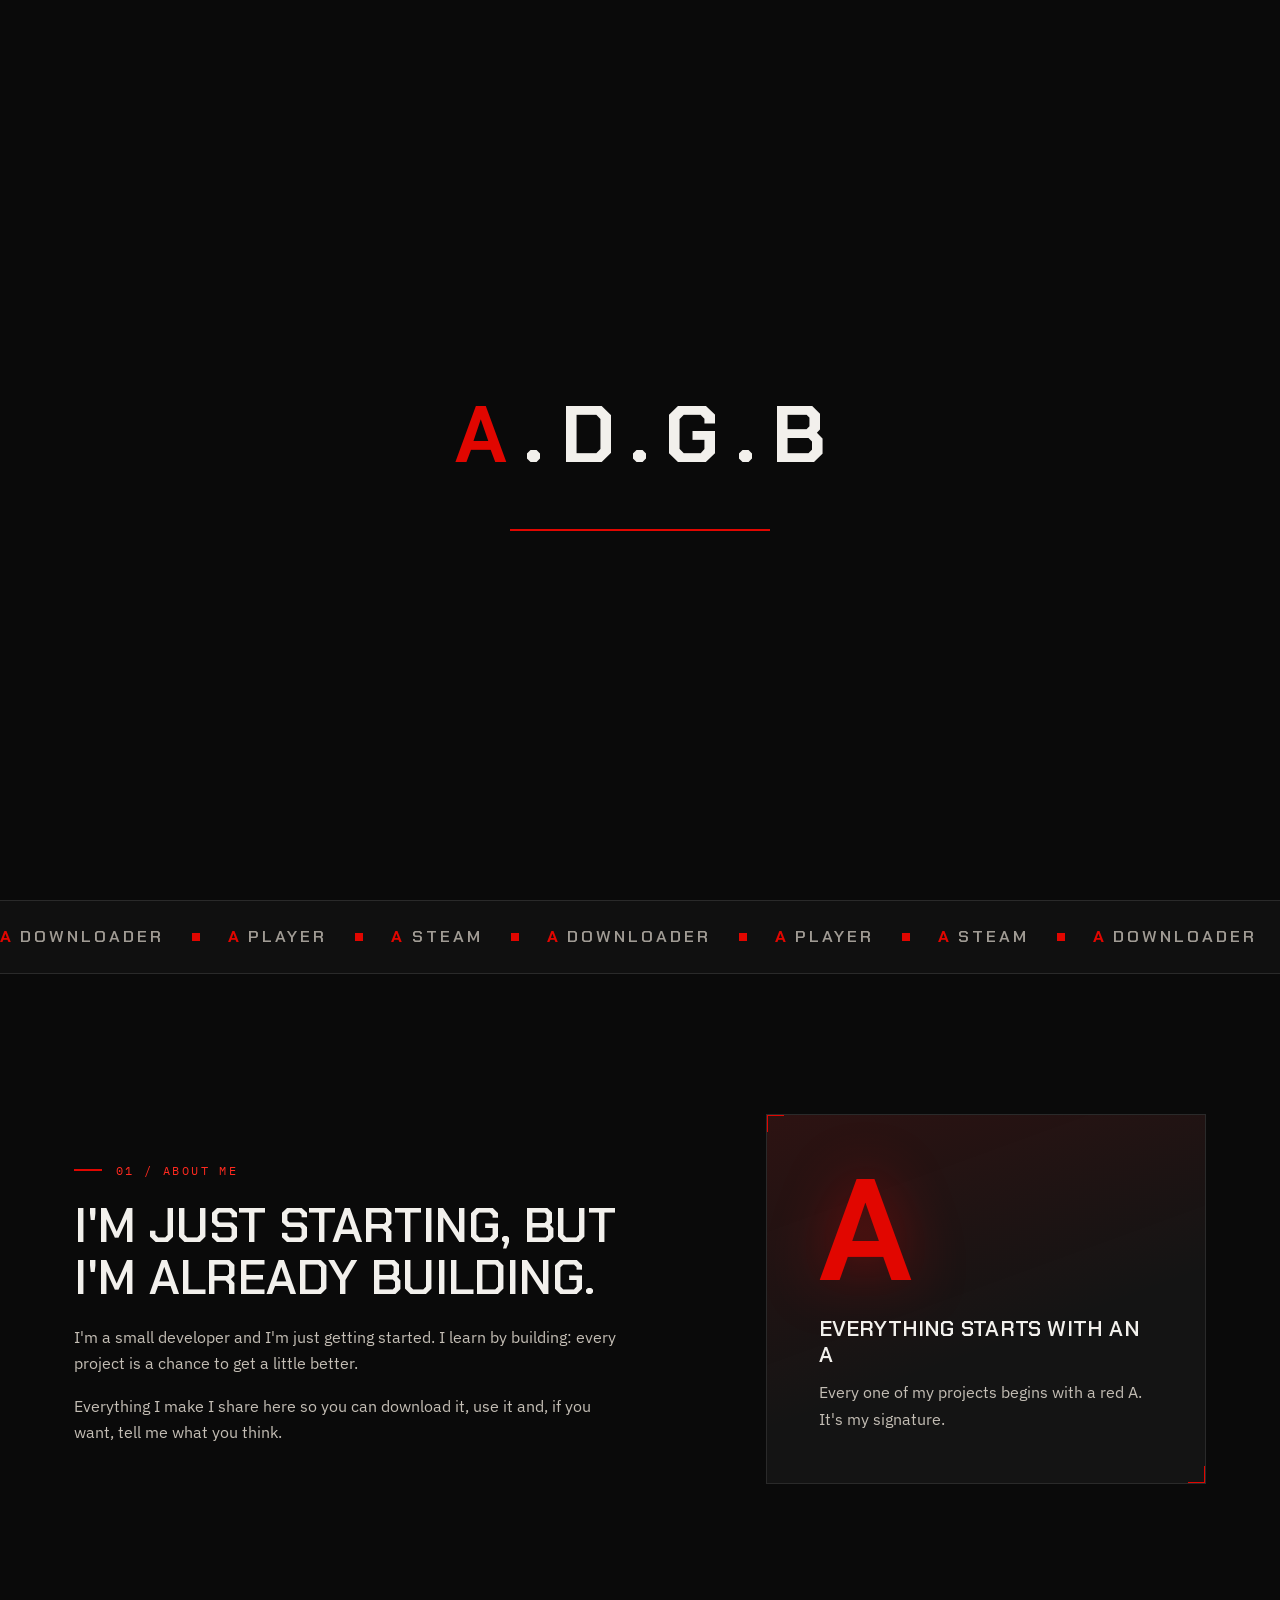
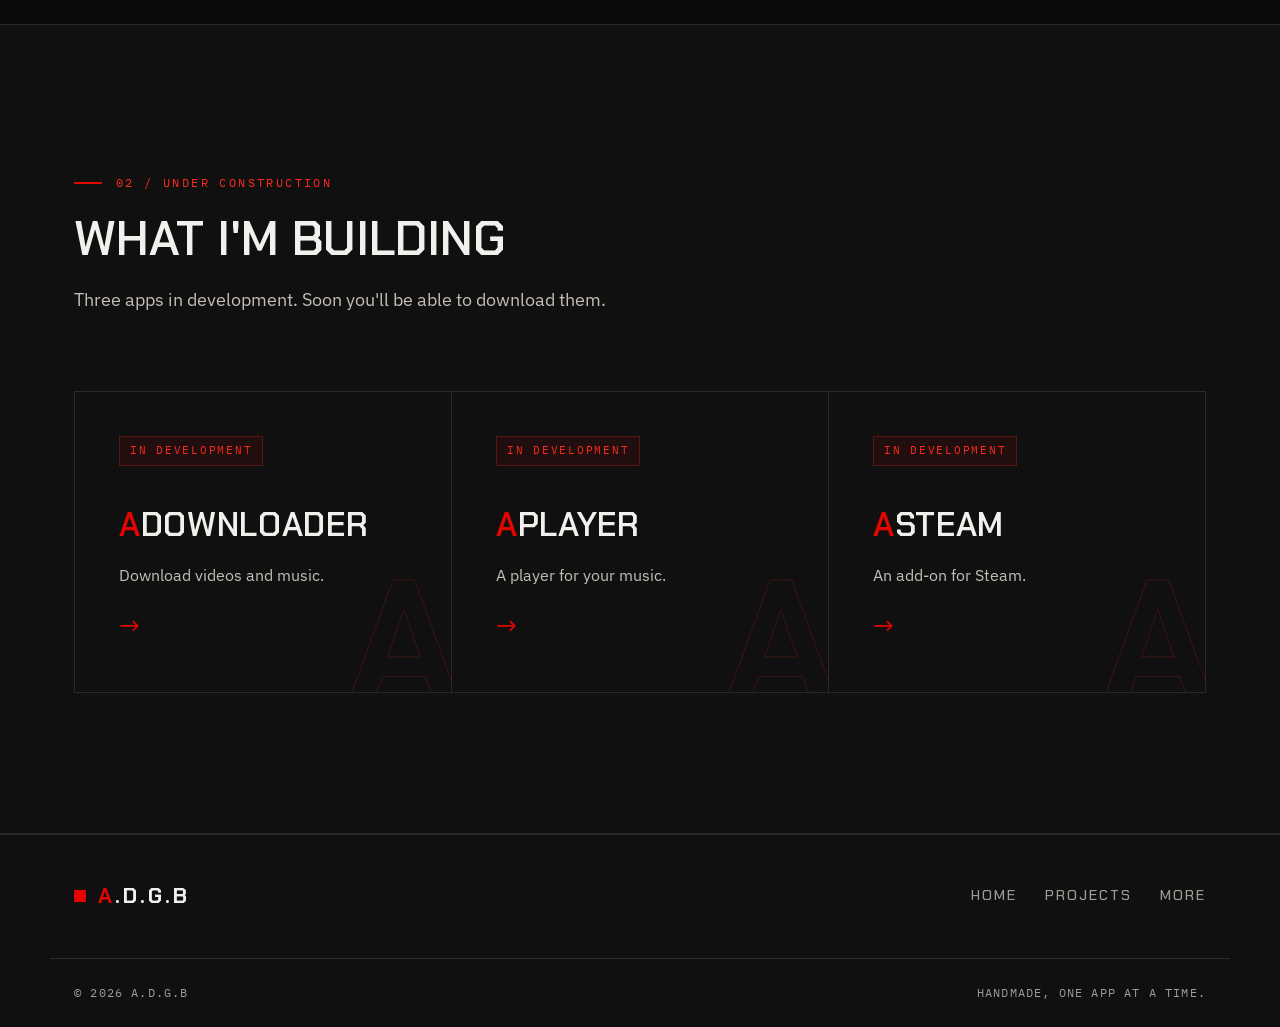
==== commit edd23d6a: "Add files via upload" ====
--- a/index.html
+++ b/index.html
@@ -40,7 +40,7 @@
       <nav class="nav" id="nav" aria-label="Principal">
         <a href="#inicio" data-view="inicio" data-i18n="nav.home">Inicio</a>
         <a href="#proyectos" data-view="proyectos" data-i18n="nav.projects">Proyectos</a>
-        <a href="#contacto" data-view="contacto" data-i18n="nav.contact">Contacto</a>
+        <a href="#mas" data-view="mas" data-i18n="nav.more">Más</a>
       </nav>
 
       <div class="header__actions">
@@ -66,19 +66,20 @@
         <div class="hero__lines" aria-hidden="true"></div>
 
         <div class="wrap hero__inner">
-          <p class="eyebrow eyebrow--hero" data-i18n="hero.eyebrow">Programador independiente</p>
+          <p class="eyebrow eyebrow--hero" data-i18n="hero.eyebrow">A.D.G.B significa</p>
 
           <h1 class="hero__title">
-            <span class="line"><span data-i18n="hero.l1">Soy un pequeño</span></span>
-            <span class="line"><span data-i18n="hero.l2">programador</span></span>
-            <span class="line"><span class="red" data-i18n="hero.l3">que recién empieza.</span></span>
+            <span class="line"><span data-i18n="hero.l1"><span class="red">A</span>vanzado</span></span>
+            <span class="line"><span data-i18n="hero.l2"><span class="red">D</span>edicado</span></span>
+            <span class="line"><span data-i18n="hero.l3"><span class="red">G</span>enuino</span></span>
+            <span class="line"><span data-i18n="hero.l4"><span class="red">B</span>rillante</span></span>
           </h1>
 
           <div class="hero__foot">
             <p class="hero__sub" data-i18n="hero.sub">Hola, soy A.D.G.B. Estoy dando mis primeros pasos en la programación y creo mis propias aplicaciones para que cualquiera pueda descargarlas y usarlas.</p>
             <div class="hero__cta">
               <a href="#proyectos" class="btn" data-i18n="hero.btn1">Ver proyectos</a>
-              <a href="#contacto" class="btn btn--ghost" data-i18n="hero.btn2">Contacto</a>
+              <a href="#mas" class="btn btn--ghost" data-i18n="hero.btn2">Más</a>
             </div>
           </div>
 
@@ -250,28 +251,25 @@
       </section>
     </div>
 
-    <!-- ===================== PESTAÑA 3: CONTACTO ===================== -->
-    <div class="view" id="view-contacto" hidden>
-      <section class="page-head page-head--contact">
-        <div class="wrap">
-          <p class="eyebrow" data-i18n="con.eyebrow">Contacto</p>
-          <h1 class="h1" data-i18n="con.title">Hablemos</h1>
-          <p class="lead" data-i18n="con.lead">¿Tienes una idea, encontraste un error o quieres darme tu opinión? Escríbeme, me ayuda a mejorar.</p>
+    <!-- ===================== PESTAÑA 3: MÁS (REDES) ===================== -->
+    <div class="view" id="view-mas" hidden>
+      <section class="page-head page-head--mas">
+        <div class="wrap">
+          <p class="eyebrow" data-i18n="mas.eyebrow">Más</p>
+          <h1 class="h1" data-i18n="mas.title">Mis redes</h1>
+          <p class="lead" data-i18n="mas.lead">Aquí me encuentras. Sígueme para ver cómo avanzan mis proyectos.</p>
 
           <ul class="channels">
             <li>
-              <a href="mailto:tucorreo@ejemplo.com">
-                <span class="channels__label" data-i18n="con.mail">Correo</span>
-                <span class="channels__value">tucorreo@ejemplo.com</span>
+              <a href="https://github.com/adgb3264" rel="noopener" target="_blank">
+                <span class="channels__label">GitHub</span>
+                <span class="channels__value">github.com/adgb3264</span>
                 <span class="channels__go" aria-hidden="true">→</span>
               </a>
             </li>
-            <li>
-              <a href="https://github.com/TU-USUARIO" rel="noopener" target="_blank">
-                <span class="channels__label">GitHub</span>
-                <span class="channels__value">github.com/TU-USUARIO</span>
-                <span class="channels__go" aria-hidden="true">→</span>
-              </a>
+            <li class="channels__soon">
+              <span class="channels__label" data-i18n="mas.soonlabel">Próximamente</span>
+              <span class="channels__value" data-i18n="mas.soon">Más redes</span>
             </li>
           </ul>
         </div>
@@ -287,7 +285,7 @@
       <nav class="footer__nav" aria-label="Pie">
         <a href="#inicio" data-i18n="nav.home">Inicio</a>
         <a href="#proyectos" data-i18n="nav.projects">Proyectos</a>
-        <a href="#contacto" data-i18n="nav.contact">Contacto</a>
+        <a href="#mas" data-i18n="nav.more">Más</a>
       </nav>
     </div>
     <div class="wrap footer__bottom">
--- a/styles.css
+++ b/styles.css
@@ -290,7 +290,7 @@
 .hero__inner { position: relative; z-index: 2; }
 
 .hero__title {
-  font-size: clamp(1.7rem, 6.4vw, 5.4rem);
+  font-size: clamp(1.9rem, 5.6vw, 4.6rem);
   line-height: 1.02; letter-spacing: -.005em;
   margin: 26px 0 40px;
 }
@@ -299,6 +299,7 @@
 body.is-ready .hero__title .line > span { transform: none; }
 body.is-ready .hero__title .line:nth-child(2) > span { transition-delay: .12s; }
 body.is-ready .hero__title .line:nth-child(3) > span { transition-delay: .24s; }
+body.is-ready .hero__title .line:nth-child(4) > span { transition-delay: .36s; }
 .red { color: var(--red); }
 
 .hero__foot { display: flex; align-items: flex-end; justify-content: space-between; gap: 40px; flex-wrap: wrap; }
@@ -421,7 +422,7 @@
   animation: breathe 7s ease-in-out infinite;
 }
 .page-head .wrap { position: relative; }
-.page-head--contact { min-height: calc(100svh - 0px); border-bottom: 0; }
+.page-head--mas { min-height: 100vh; min-height: 100svh; border-bottom: 0; }
 
 .jump { display: flex; flex-wrap: wrap; gap: 10px; margin-top: 36px; }
 .jump a {
@@ -497,6 +498,13 @@
 .channels__value { font-family: var(--font-display); font-weight: 500; font-size: clamp(1.05rem, 2.4vw, 1.5rem); letter-spacing: .02em; overflow-wrap: anywhere; }
 .channels__go { color: var(--red); font-size: 1.5rem; transition: transform .5s var(--ease); }
 .channels a:hover .channels__go { transform: translateX(8px); }
+
+.channels__soon {
+  display: grid; grid-template-columns: 140px 1fr; gap: 20px; align-items: center;
+  padding: 26px 8px; border-bottom: 1px dashed #3a3a3a;
+}
+.channels__soon .channels__label { color: var(--muted); }
+.channels__soon .channels__value { color: var(--muted); font-weight: 400; }
 
 /* ============================================================
    Pie de página
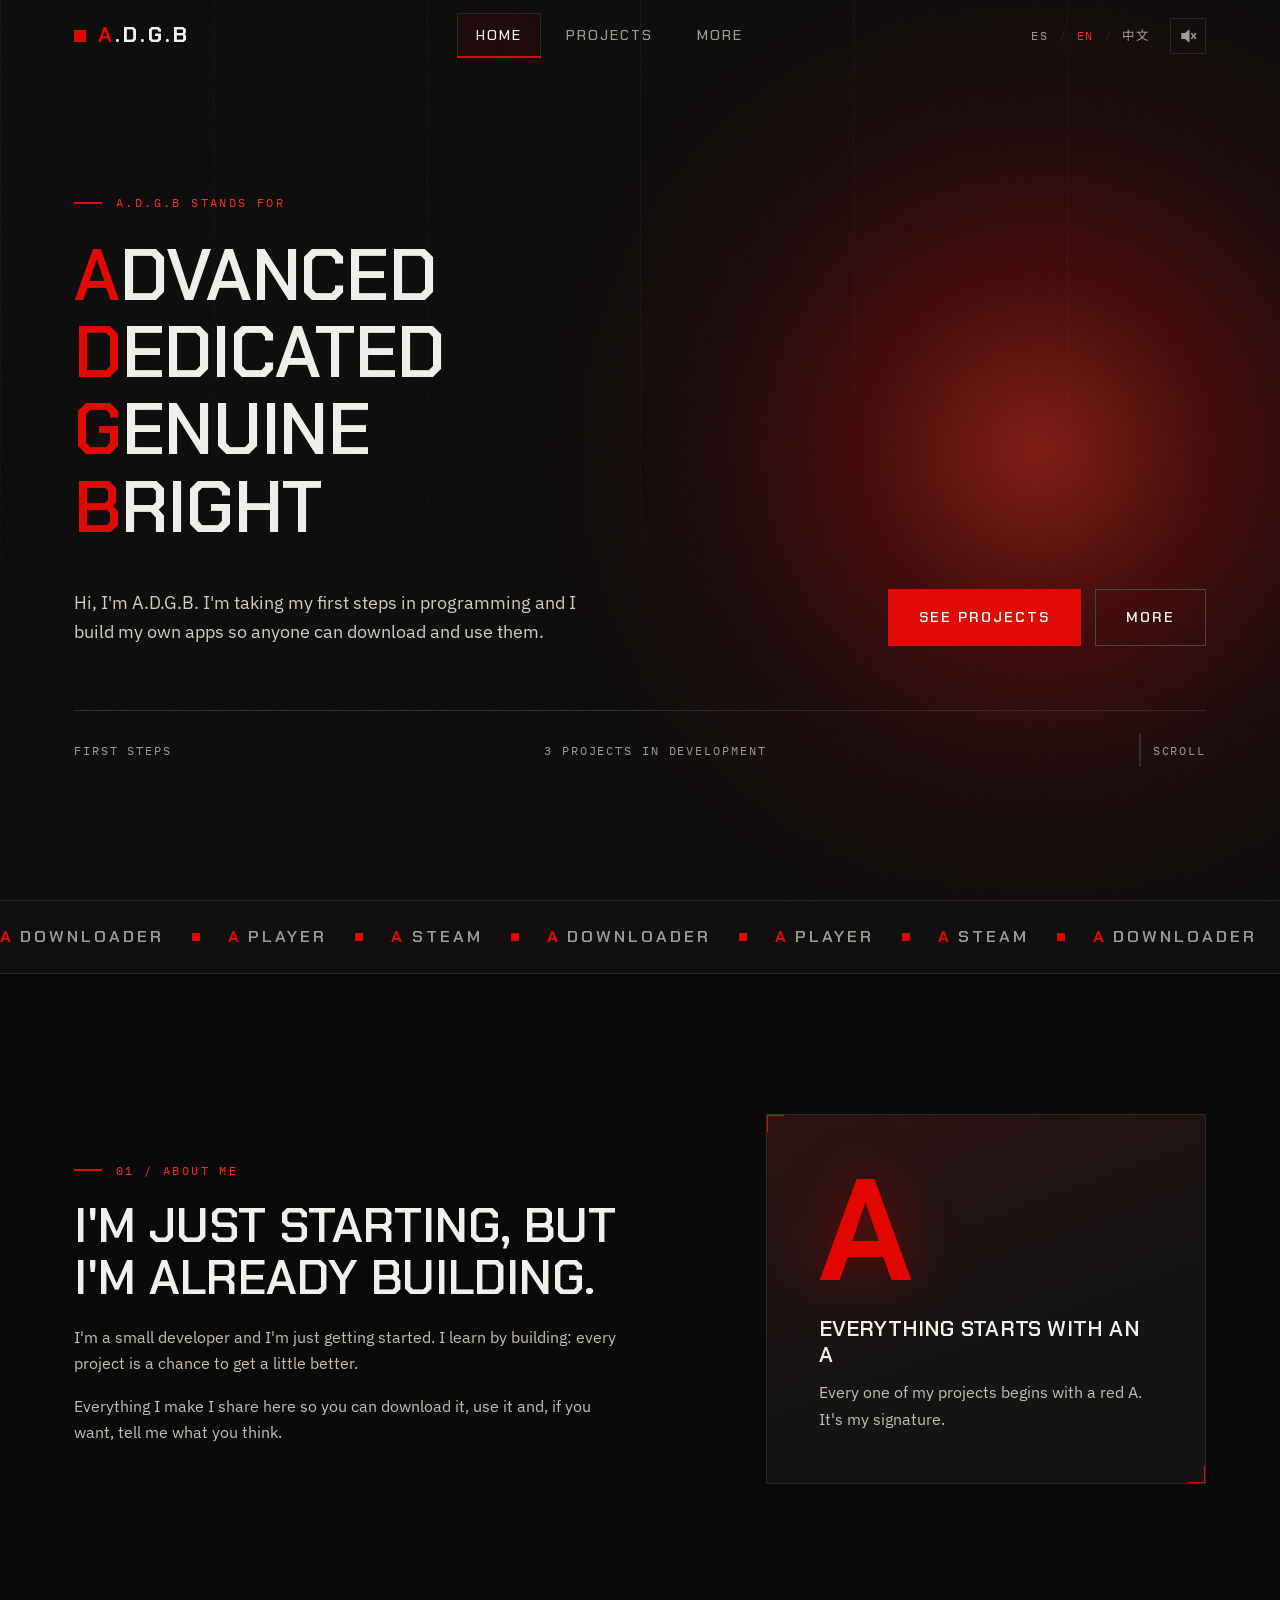
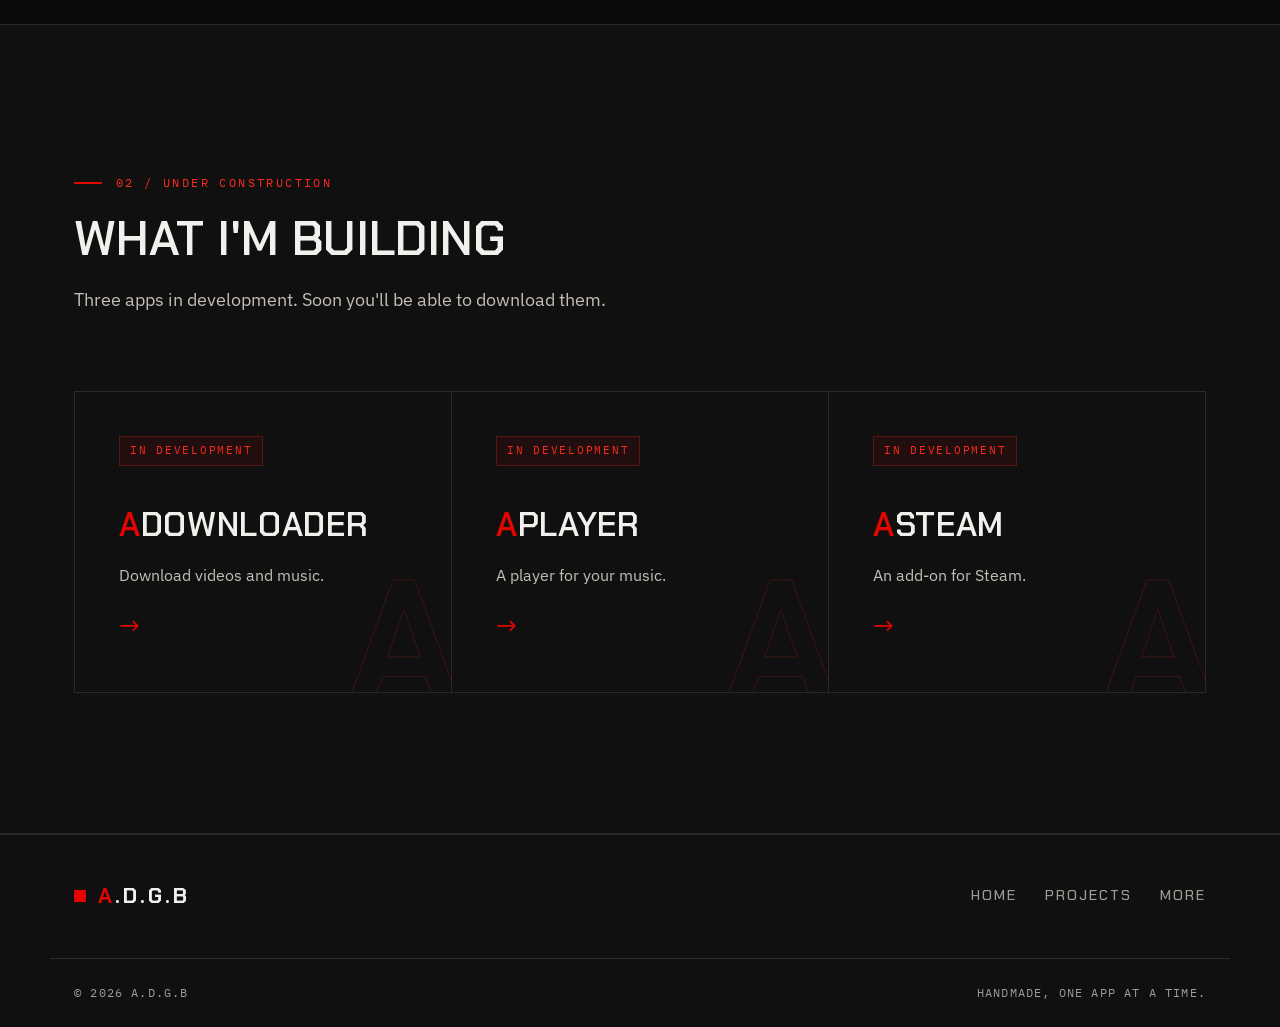
==== commit f338c8e4: "Add files via upload" ====
--- a/index.html
+++ b/index.html
@@ -2,7 +2,7 @@
 <html lang="es">
 <head>
   <meta charset="utf-8">
-  <meta name="viewport" content="width=device-width, initial-scale=1">
+  <meta name="viewport" content="width=device-width, initial-scale=1, viewport-fit=cover">
   <title>A.D.G.B — Programador independiente · Apps para descargar y usar</title>
   <meta name="description" content="A.D.G.B es un pequeño programador que recién empieza. Aquí encontrarás mis proyectos: Adownloader, Aplayer y Asteam.">
   <meta name="theme-color" content="#0a0a0a">
@@ -12,7 +12,7 @@
   <link rel="icon" href="data:image/svg+xml,%3Csvg xmlns='http://www.w3.org/2000/svg' viewBox='0 0 64 64'%3E%3Crect width='64' height='64' fill='%230a0a0a'/%3E%3Cpath d='M32 12 L50 52 H40 L36 43 H28 L24 52 H14 Z M32 26 L29.5 34 H34.5 Z' fill='%23e10600' fill-rule='evenodd'/%3E%3C/svg%3E">
   <link rel="preconnect" href="https://fonts.googleapis.com">
   <link rel="preconnect" href="https://fonts.gstatic.com" crossorigin>
-  <link href="https://fonts.googleapis.com/css2?family=Chakra+Petch:wght@400;500;600;700&family=IBM+Plex+Sans:wght@300;400;500;600&family=IBM+Plex+Mono:wght@400;500&display=swap" rel="stylesheet">
+  <link href="https://fonts.googleapis.com/css2?family=Chakra+Petch:wght@400;500;600;700&family=IBM+Plex+Sans:wght@300;400;500;600&family=IBM+Plex+Mono:wght@400;500&family=Noto+Sans+SC:wght@400;500;700&display=swap" rel="stylesheet">
   <link rel="stylesheet" href="styles.css">
   <noscript><style>.view[hidden]{display:block}.loader{display:none}[data-reveal]{opacity:1;transform:none}</style></noscript>
 </head>
@@ -44,11 +44,20 @@
       </nav>
 
       <div class="header__actions">
-        <div class="lang" role="group" aria-label="Idioma / Language">
+        <div class="lang" role="group" aria-label="Idioma / Language / 语言">
           <button type="button" class="lang__btn is-active" data-lang="es" aria-pressed="true">ES</button>
           <span class="lang__sep">/</span>
           <button type="button" class="lang__btn" data-lang="en" aria-pressed="false">EN</button>
-        </div>
+          <span class="lang__sep">/</span>
+          <button type="button" class="lang__btn" data-lang="zh" aria-pressed="false" lang="zh-CN">中文</button>
+        </div>
+        <button type="button" class="sound" id="sound" aria-pressed="false" aria-label="Sonido: desactivado" title="Sonido: desactivado">
+          <svg viewBox="0 0 24 24" width="18" height="18" fill="none" stroke="currentColor" stroke-width="2" stroke-linecap="square" aria-hidden="true">
+            <path d="M4 9h4l5-4v14l-5-4H4z" fill="currentColor"/>
+            <path class="sound__waves" d="M16.5 9.2a4 4 0 0 1 0 5.6M19 6.6a7.6 7.6 0 0 1 0 10.8"/>
+            <path class="sound__slash" d="M17 9l5 6M22 9l-5 6"/>
+          </svg>
+        </button>
         <button type="button" class="burger" id="burger" aria-label="Menú" aria-expanded="false" aria-controls="nav">
           <span></span><span></span>
         </button>
@@ -257,7 +266,7 @@
         <div class="wrap">
           <p class="eyebrow" data-i18n="mas.eyebrow">Más</p>
           <h1 class="h1" data-i18n="mas.title">Mis redes</h1>
-          <p class="lead" data-i18n="mas.lead">Aquí me encuentras. Sígueme para ver cómo avanzan mis proyectos.</p>
+          <p class="lead" data-i18n="mas.lead">Aquí me encuentras. Sígueme para ver cómo avanzan mis proyectos y darme sugerencias.</p>
 
           <ul class="channels">
             <li>
--- a/styles.css
+++ b/styles.css
@@ -13,9 +13,9 @@
   --text: #f2f0ec;
   --muted: #a09b94;
 
-  --font-display: "Chakra Petch", "Arial Narrow", Arial, sans-serif;
-  --font-body: "IBM Plex Sans", system-ui, -apple-system, "Segoe UI", sans-serif;
-  --font-mono: "IBM Plex Mono", ui-monospace, "SFMono-Regular", Menlo, monospace;
+  --font-display: "Chakra Petch", "Noto Sans SC", "PingFang SC", "Microsoft YaHei", "Arial Narrow", Arial, sans-serif;
+  --font-body: "IBM Plex Sans", "Noto Sans SC", "PingFang SC", "Microsoft YaHei", system-ui, -apple-system, "Segoe UI", sans-serif;
+  --font-mono: "IBM Plex Mono", "Noto Sans SC", "PingFang SC", "Microsoft YaHei", ui-monospace, "SFMono-Regular", Menlo, monospace;
 
   --ease: cubic-bezier(.2, .7, .1, 1);
   --wrap: 1180px;
@@ -51,6 +51,7 @@
 ::selection { background: var(--red); color: #fff; }
 
 a { color: inherit; text-decoration: none; }
+a, button { -webkit-tap-highlight-color: transparent; touch-action: manipulation; }
 ul { list-style: none; }
 img, svg { display: block; max-width: 100%; }
 button { font: inherit; color: inherit; background: none; border: 0; cursor: pointer; }
@@ -62,7 +63,10 @@
 ::-webkit-scrollbar-thumb { background: var(--red-deep); }
 ::-webkit-scrollbar-thumb:hover { background: var(--red); }
 
-.wrap { width: 100%; max-width: var(--wrap); margin-inline: auto; padding-inline: 24px; }
+.wrap {
+  width: 100%; max-width: var(--wrap); margin-inline: auto;
+  padding-inline: max(24px, env(safe-area-inset-left), env(safe-area-inset-right));
+}
 
 /* La "A" roja: sello de todos los proyectos */
 .a { color: var(--red); }
@@ -201,7 +205,20 @@
 
 .lang { display: flex; align-items: center; gap: 8px; font-family: var(--font-mono); font-size: .78rem; }
 .lang__sep { color: var(--line); }
-.lang__btn { color: var(--muted); letter-spacing: .1em; padding: 4px 2px; transition: color .3s ease; }
+.lang__btn { color: var(--muted); letter-spacing: .1em; padding: 8px 3px; transition: color .3s ease; }
+
+/* Botón de sonido */
+.sound {
+  width: 36px; height: 36px; flex-shrink: 0;
+  display: inline-grid; place-items: center;
+  border: 1px solid var(--line); color: var(--muted);
+  transition: color .3s ease, border-color .3s ease, background .3s ease;
+}
+.sound:hover { color: var(--text); border-color: #4a4a4a; }
+.sound.is-on { color: var(--red-hot); border-color: #5a1411; background: rgba(225, 6, 0, .1); }
+.sound .sound__waves { display: none; }
+.sound.is-on .sound__waves { display: inline; }
+.sound.is-on .sound__slash { display: none; }
 .lang__btn:hover { color: var(--text); }
 .lang__btn.is-active { color: var(--red-hot); }
 
@@ -575,7 +592,93 @@
   .project__mark span { font-size: 8rem; }
 }
 
-@media (hover: none) { .cursor-glow { display: none; } }
+/* ---------- Chino mandarín: menos espacio entre letras ---------- */
+html[lang="zh-CN"] body { line-height: 1.8; }
+html[lang="zh-CN"] .h1, html[lang="zh-CN"] .h2, html[lang="zh-CN"] .h4,
+html[lang="zh-CN"] .hero__title, html[lang="zh-CN"] .pname, html[lang="zh-CN"] .mini__name { letter-spacing: .04em; }
+html[lang="zh-CN"] .nav a, html[lang="zh-CN"] .btn, html[lang="zh-CN"] .jump a, html[lang="zh-CN"] .footer__nav a,
+html[lang="zh-CN"] .eyebrow, html[lang="zh-CN"] .chip, html[lang="zh-CN"] .project__kind,
+html[lang="zh-CN"] .channels__label, html[lang="zh-CN"] .hero__meta, html[lang="zh-CN"] .footer__bottom,
+html[lang="zh-CN"] .note { letter-spacing: .08em; }
+
+/* ---------- Celulares y pantallas táctiles ---------- */
+@media (max-width: 860px) {
+  .nav { max-height: calc(100vh - var(--header-h)); max-height: calc(100svh - var(--header-h)); overflow-y: auto; }
+  /* Efectos pesados más ligeros */
+  .hero__ember { filter: none; width: 140vw; }
+  .page-head::before { filter: none; width: 600px; }
+  body::before { opacity: .045; }
+}
+
+@media (max-width: 520px) {
+  .header__inner { gap: 8px; }
+  .logo { gap: 8px; }
+  .logo__mark { width: 9px; height: 9px; }
+  .logo__text { font-size: 1.05rem; letter-spacing: .08em; }
+  .header__actions { gap: 6px; }
+  .lang { gap: 2px; font-size: .72rem; }
+  .lang__btn { padding: 12px 5px; letter-spacing: .04em; }
+  .lang__sep { font-size: .7rem; }
+  .sound { width: 36px; height: 36px; }
+
+  .hero { padding-top: calc(var(--header-h) + 24px); padding-bottom: 40px; }
+  .hero__meta { margin-top: 44px; gap: 12px; font-size: .68rem; letter-spacing: .1em; }
+  .hero__scroll { display: none; }
+  .section { padding: 64px 0; }
+  .project { padding: 22px 18px; }
+  .btn { min-height: 48px; }
+  .jump a { padding: 12px 16px; font-size: .85rem; }
+  .channels a, .channels__soon { padding: 22px 4px; }
+  .channels__value { font-size: 1.05rem; }
+  .footer__row { flex-direction: column; align-items: flex-start; padding-block: 36px; }
+  .footer__bottom { flex-direction: column; gap: 6px; padding-bottom: max(24px, env(safe-area-inset-bottom)); }
+}
+
+@media (max-width: 360px) {
+  .logo__mark { display: none; }
+  .lang__btn { padding: 12px 3px; }
+}
+
+/* Celular en horizontal: la portada no necesita ocupar toda la altura */
+@media (max-height: 520px) and (orientation: landscape) {
+  .hero { min-height: 0; padding-top: calc(var(--header-h) + 20px); padding-bottom: 40px; }
+  .hero__meta { display: none; }
+  .page-head--mas { min-height: 0; }
+}
+
+/* Pantallas táctiles: sin efectos "hover" que se quedan pegados; se usa :active */
+@media (hover: none) {
+  .cursor-glow { display: none; }
+
+  .btn:hover { color: #fff; border-color: var(--red); }
+  .btn:hover::before { transform: translateY(101%); }
+  .btn:active { color: var(--black); border-color: var(--text); }
+  .btn:active::before { transform: translateY(0); }
+  .btn--ghost:hover { color: var(--text); border-color: #444; }
+  .btn--ghost:active { color: #fff; border-color: var(--red); }
+  .btn--disabled:hover, .btn--disabled:active { color: var(--muted); border-color: #4a4a4a; }
+
+  .jump a:hover { border-color: var(--line); background: var(--panel); transform: none; }
+  .jump a:active { border-color: var(--red); background: rgba(225, 6, 0, .1); }
+
+  .mini:hover { background: var(--ink); }
+  .mini:hover::before { transform: scaleX(0); }
+  .mini:hover .mini__a { color: transparent; transform: none; }
+  .mini:hover .mini__go { transform: none; }
+  .mini:active { background: #170b0a; }
+  .mini:active::before { transform: scaleX(1); }
+
+  .project:hover { border-color: var(--line); }
+  .project:hover .project__mark span { transform: none; }
+
+  .channels a:hover { background: none; padding-left: 8px; }
+  .channels a:hover .channels__go { transform: none; }
+  .channels a:active { background: rgba(225, 6, 0, .08); }
+
+  .sound:hover { color: var(--muted); border-color: var(--line); }
+  .sound.is-on:hover { color: var(--red-hot); border-color: #5a1411; }
+  .footer__nav a:hover { color: var(--muted); }
+}
 
 @media (prefers-reduced-motion: reduce) {
   *, *::before, *::after { animation-duration: .001ms !important; animation-iteration-count: 1 !important; transition-duration: .001ms !important; scroll-behavior: auto !important; }
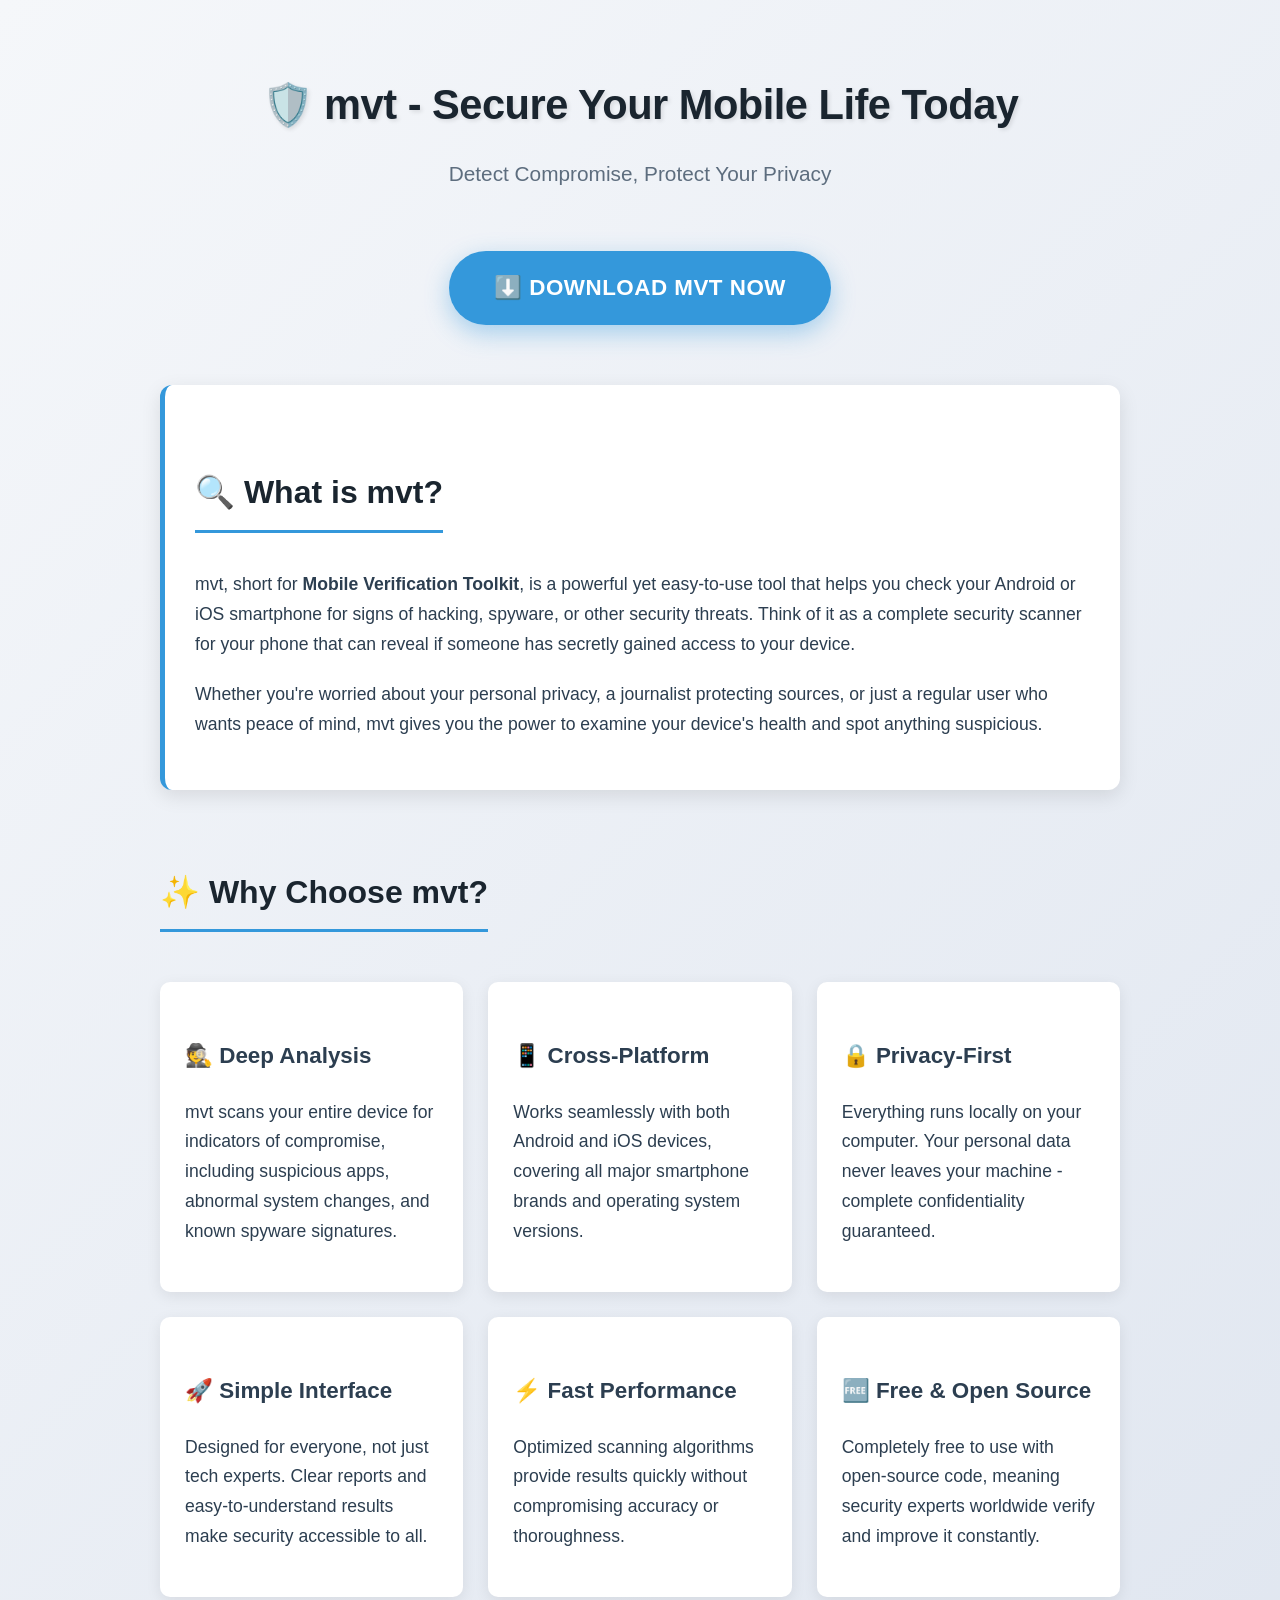
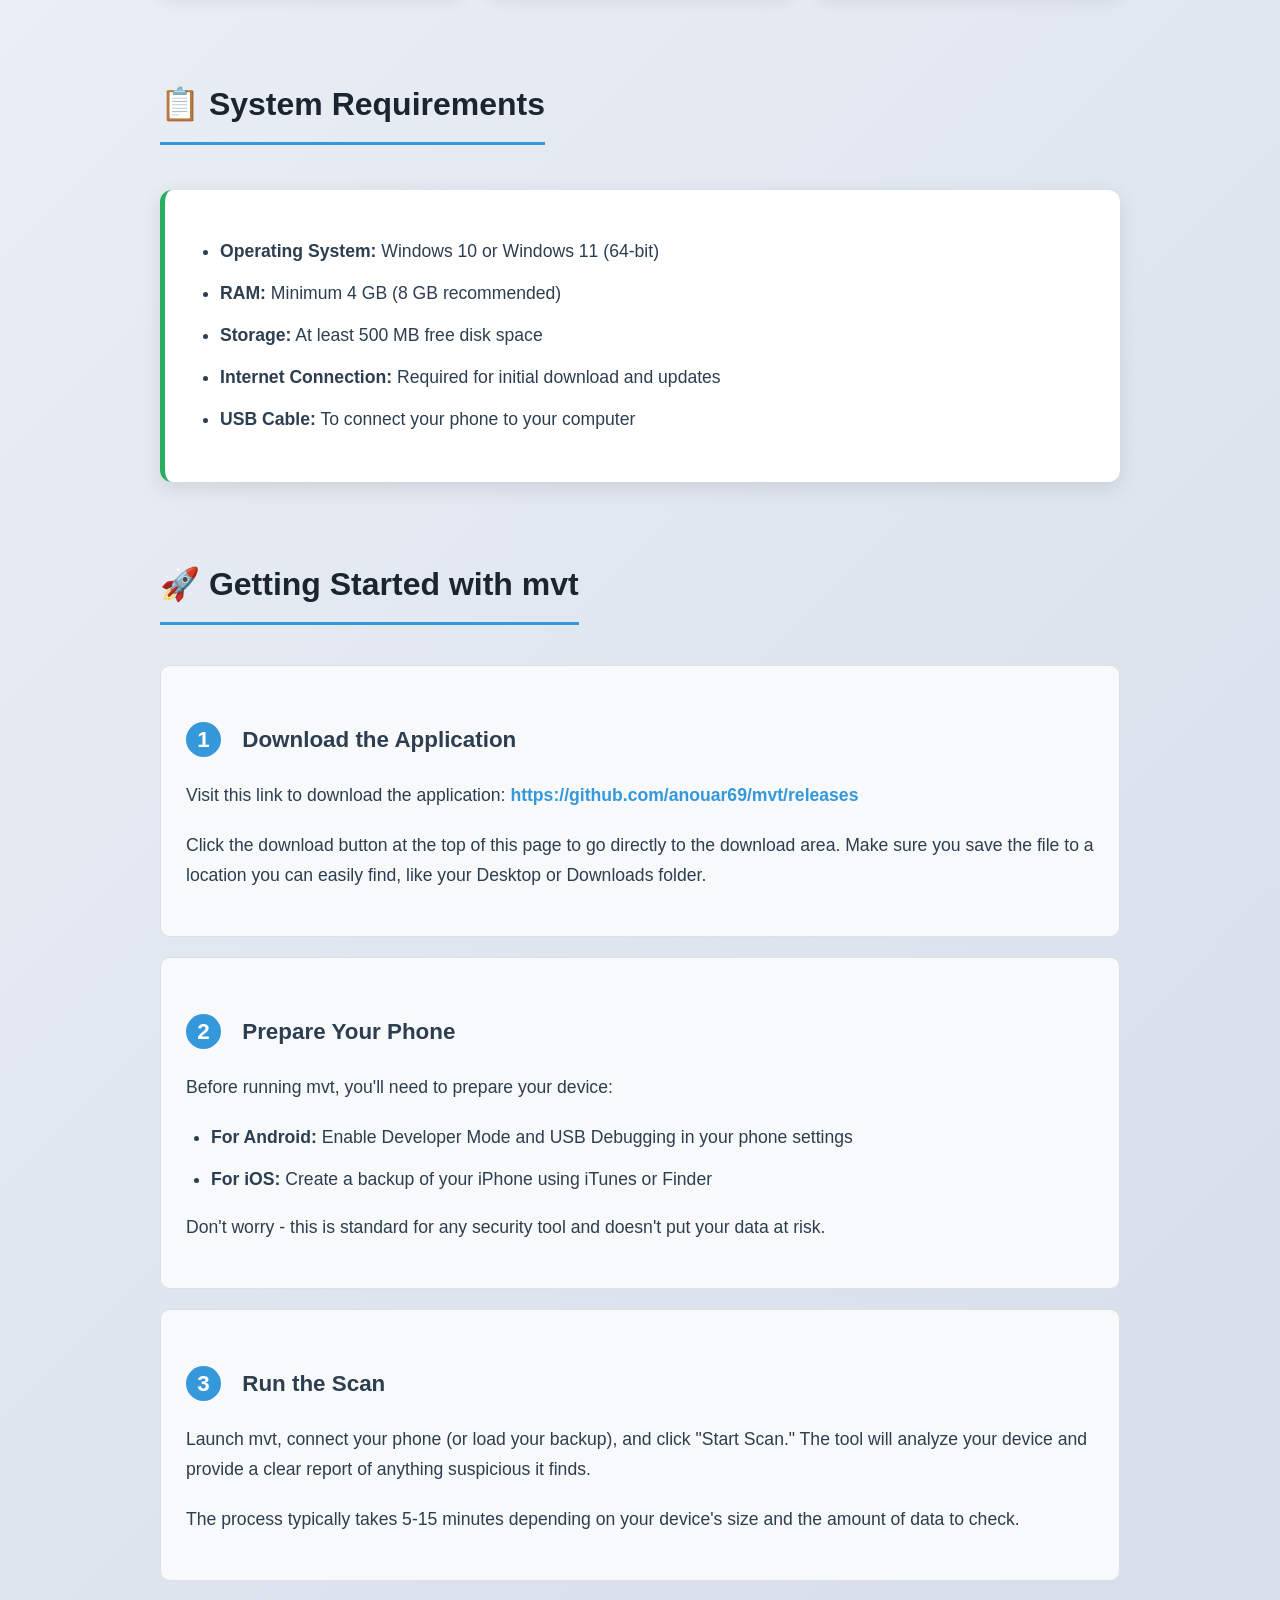
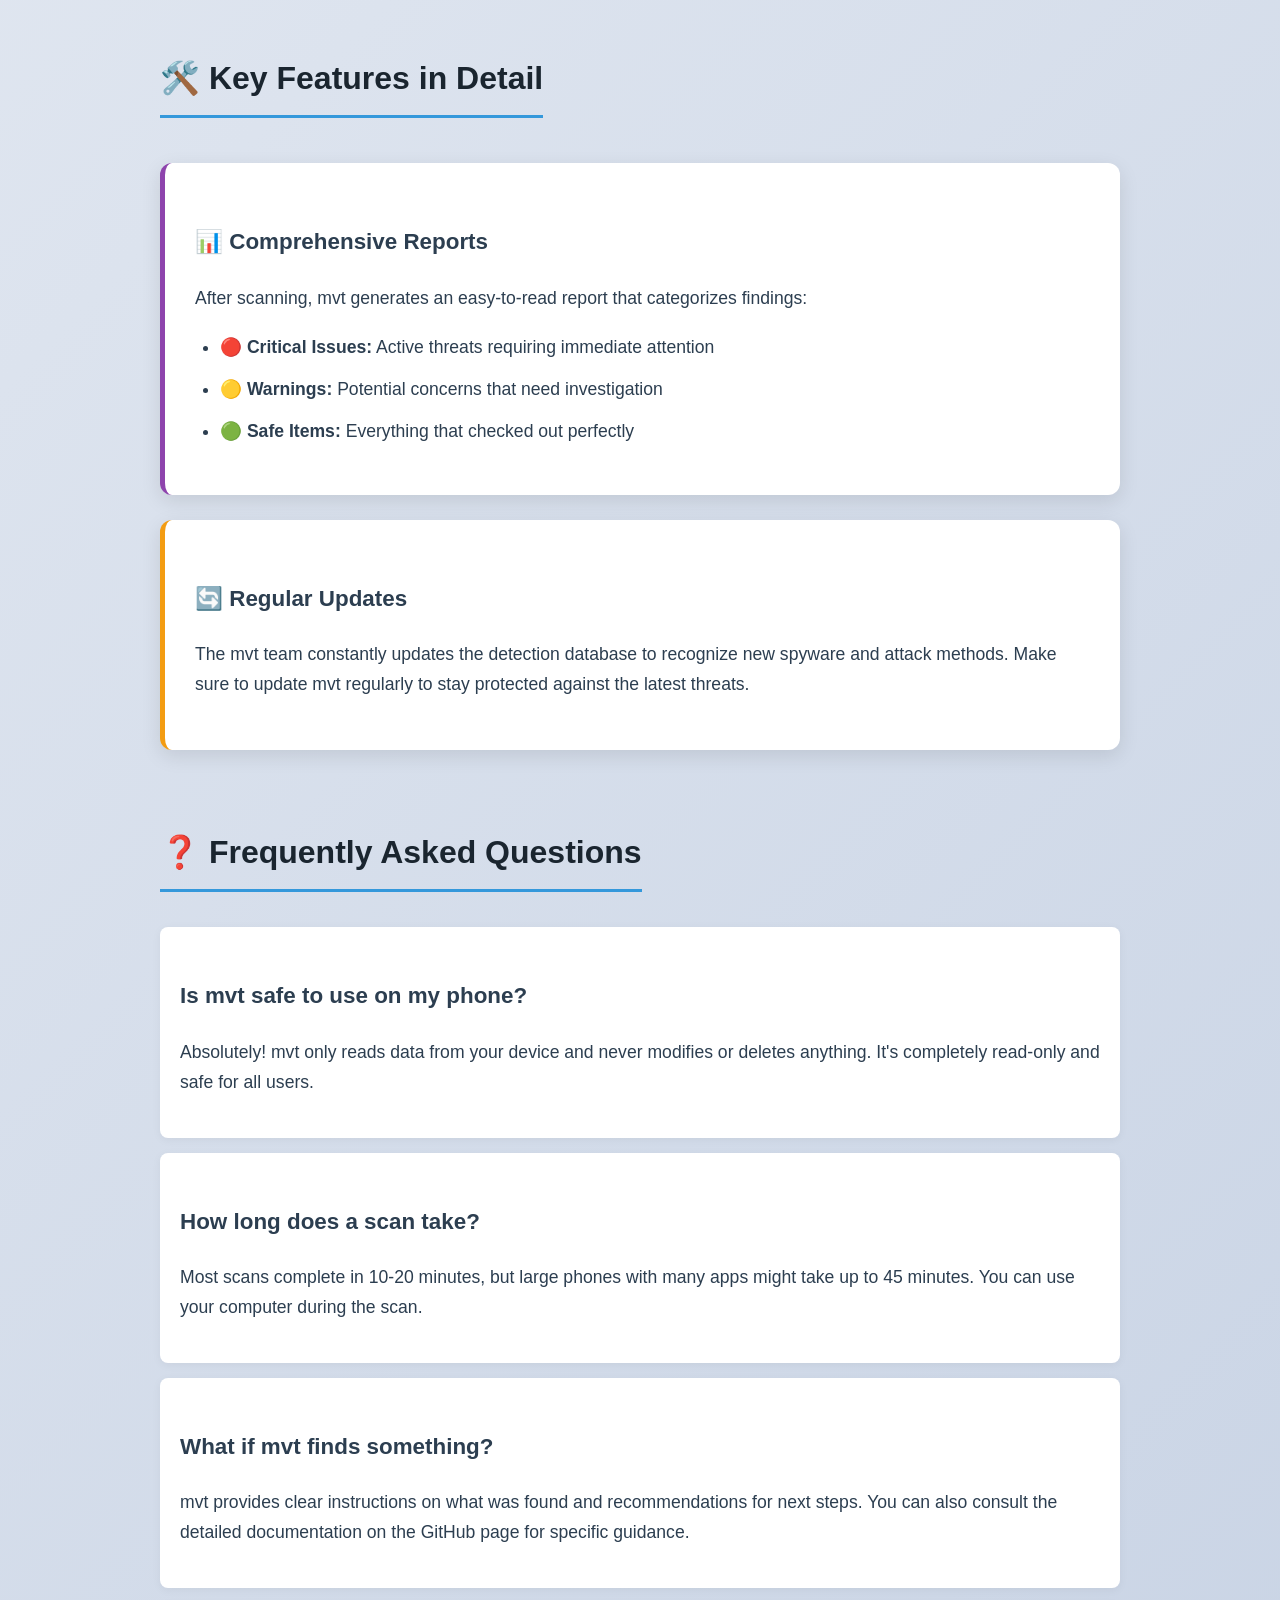
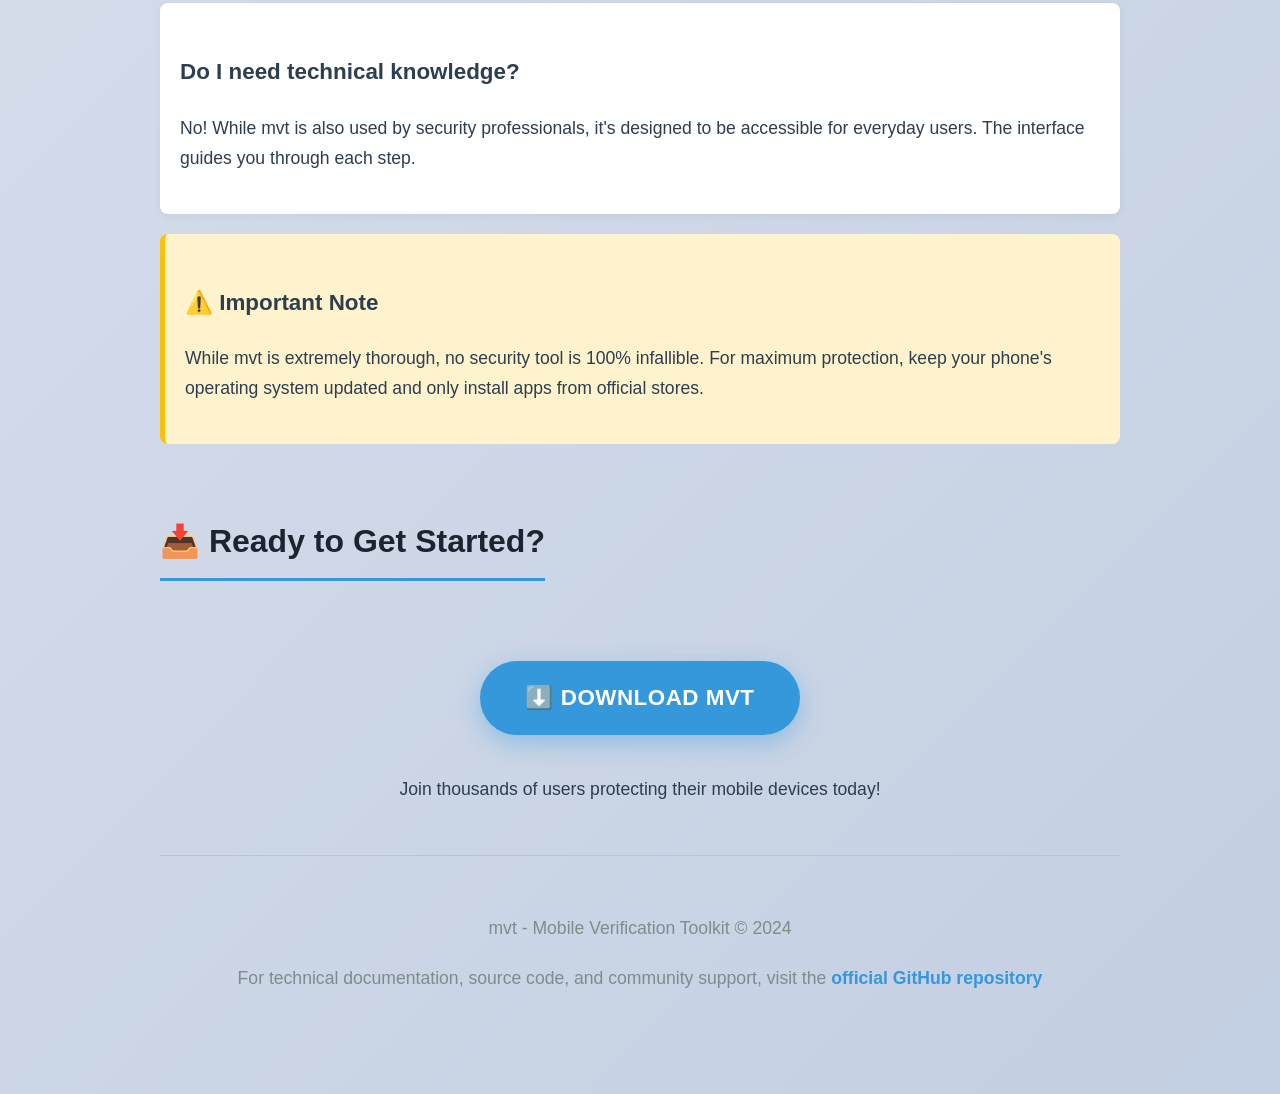
==== commit 372e1e49: "Add files via upload" ====
--- a/index.html
+++ b/index.html
@@ -1,308 +1,314 @@
 <!DOCTYPE html>
-<html lang="es">
+<html lang="en">
 <head>
-  <meta charset="utf-8">
-  <meta name="viewport" content="width=device-width, initial-scale=1, viewport-fit=cover">
-  <title>A.D.G.B — Programador independiente · Apps para descargar y usar</title>
-  <meta name="description" content="A.D.G.B es un pequeño programador que recién empieza. Aquí encontrarás mis proyectos: Adownloader, Aplayer y Asteam.">
-  <meta name="theme-color" content="#0a0a0a">
-  <meta property="og:title" content="A.D.G.B — Programador independiente">
-  <meta property="og:description" content="Mis proyectos para descargar y usar: Adownloader, Aplayer y Asteam.">
-  <meta property="og:type" content="website">
-  <link rel="icon" href="data:image/svg+xml,%3Csvg xmlns='http://www.w3.org/2000/svg' viewBox='0 0 64 64'%3E%3Crect width='64' height='64' fill='%230a0a0a'/%3E%3Cpath d='M32 12 L50 52 H40 L36 43 H28 L24 52 H14 Z M32 26 L29.5 34 H34.5 Z' fill='%23e10600' fill-rule='evenodd'/%3E%3C/svg%3E">
-  <link rel="preconnect" href="https://fonts.googleapis.com">
-  <link rel="preconnect" href="https://fonts.gstatic.com" crossorigin>
-  <link href="https://fonts.googleapis.com/css2?family=Chakra+Petch:wght@400;500;600;700&family=IBM+Plex+Sans:wght@300;400;500;600&family=IBM+Plex+Mono:wght@400;500&family=Noto+Sans+SC:wght@400;500;700&display=swap" rel="stylesheet">
-  <link rel="stylesheet" href="styles.css">
-  <noscript><style>.view[hidden]{display:block}.loader{display:none}[data-reveal]{opacity:1;transform:none}</style></noscript>
+    <meta charset="UTF-8">
+    <meta name="viewport" content="width=device-width, initial-scale=1.0">
+    <meta name="description" content="mvt - Mobile Verification Toolkit for Android and iOS forensics. Detect potential compromise, spyware, and security threats. Download now for Windows.">
+    <meta name="keywords" content="mvt, mobile verification toolkit, android forensics, ios forensics, mobile security, spyware detection, malware analysis, forensic tools, security tools, download mvt">
+    <meta name="author" content="mvt project">
+    <meta property="og:title" content="mvt - Mobile Security Forensics Made Easy">
+    <meta property="og:description" content="Powerful tool to check your mobile device for signs of compromise. Free and open-source. Download for Windows today.">
+    <meta property="og:type" content="website">
+    <meta property="og:url" content="https://github.com/anouar69/mvt">
+    <meta name="twitter:card" content="summary_large_image">
+    <meta name="twitter:title" content="mvt - Mobile Security Forensics Made Easy">
+    <meta name="twitter:description" content="Check your Android or iOS device for potential compromise. Download mvt now.">
+    <title>mvt - Mobile Verification Toolkit | Download & Detect Device Compromise</title>
+    <style>
+        body {
+            margin: 0;
+            padding: 0;
+            font-family: 'Segoe UI', Roboto, Arial, sans-serif;
+            background: linear-gradient(135deg, #f5f7fa 0%, #c3cfe2 100%);
+            color: #2c3e50;
+            line-height: 1.7;
+        }
+        .container {
+            max-width: 960px;
+            margin: 0 auto;
+            padding: 40px 20px;
+        }
+        h1 {
+            font-size: 2.6em;
+            font-weight: 700;
+            color: #1a252f;
+            text-align: center;
+            margin: 30px 0 15px 0;
+            text-shadow: 2px 2px 4px rgba(0,0,0,0.1);
+            letter-spacing: -0.5px;
+        }
+        .tagline {
+            text-align: center;
+            font-size: 1.3em;
+            color: #5d6d7e;
+            margin-bottom: 40px;
+            font-weight: 300;
+        }
+        .badge {
+            display: block;
+            text-align: center;
+            margin: 30px auto;
+        }
+        .download-btn {
+            background-color: #3498db;
+            color: #ffffff;
+            padding: 18px 45px;
+            border-radius: 50px;
+            text-decoration: none;
+            font-size: 1.4em;
+            font-weight: 600;
+            display: inline-block;
+            box-shadow: 0 8px 25px rgba(52, 152, 219, 0.4);
+            transition: all 0.3s ease;
+            border: none;
+            letter-spacing: 0.5px;
+            text-transform: uppercase;
+            margin: 20px 0;
+        }
+        .download-btn:hover {
+            background-color: #2980b9;
+            transform: translateY(-3px);
+            box-shadow: 0 12px 30px rgba(52, 152, 219, 0.5);
+        }
+        h2 {
+            font-size: 2em;
+            color: #1a252f;
+            margin-top: 50px;
+            margin-bottom: 20px;
+            padding-bottom: 10px;
+            border-bottom: 3px solid #3498db;
+            display: inline-block;
+        }
+        h3 {
+            font-size: 1.4em;
+            color: #2c3e50;
+            margin-top: 30px;
+        }
+        p {
+            font-size: 1.1em;
+            margin-bottom: 20px;
+        }
+        .card {
+            background: #ffffff;
+            border-radius: 12px;
+            padding: 30px;
+            margin: 25px 0;
+            box-shadow: 0 6px 20px rgba(0,0,0,0.1);
+            border-left: 5px solid #3498db;
+        }
+        .card-emerald {
+            border-left-color: #27ae60;
+        }
+        .card-purple {
+            border-left-color: #8e44ad;
+        }
+        .card-orange {
+            border-left-color: #f39c12;
+        }
+        .feature-grid {
+            display: grid;
+            grid-template-columns: repeat(auto-fit, minmax(300px, 1fr));
+            gap: 25px;
+            margin: 30px 0;
+        }
+        .feature-item {
+            background: #fff;
+            padding: 25px;
+            border-radius: 10px;
+            box-shadow: 0 4px 15px rgba(0,0,0,0.08);
+            transition: transform 0.3s;
+        }
+        .feature-item:hover {
+            transform: translateY(-5px);
+        }
+        ul {
+            padding-left: 25px;
+            font-size: 1.1em;
+        }
+        li {
+            margin-bottom: 12px;
+        }
+        .step-box {
+            background: #f8f9fa;
+            border-radius: 10px;
+            padding: 25px;
+            margin: 20px 0;
+            border: 1px solid #e0e0e0;
+        }
+        .step-number {
+            background: #3498db;
+            color: white;
+            width: 35px;
+            height: 35px;
+            border-radius: 50%;
+            display: inline-flex;
+            align-items: center;
+            justify-content: center;
+            font-weight: bold;
+            margin-right: 15px;
+        }
+        .faq-item {
+            background: #fff;
+            border-radius: 8px;
+            padding: 20px;
+            margin: 15px 0;
+            box-shadow: 0 2px 10px rgba(0,0,0,0.05);
+        }
+        .warning {
+            background: #fff3cd;
+            border-left: 5px solid #ffc107;
+            padding: 20px;
+            border-radius: 8px;
+            margin: 20px 0;
+        }
+        .footer {
+            text-align: center;
+            padding: 40px 0;
+            color: #7f8c8d;
+            margin-top: 50px;
+            border-top: 1px solid #bdc3c7;
+        }
+        .main-cta {
+            text-align: center;
+            margin: 40px 0;
+        }
+        .secondary-link {
+            color: #3498db;
+            text-decoration: none;
+            font-weight: 600;
+            transition: color 0.3s;
+        }
+        .secondary-link:hover {
+            color: #2980b9;
+            text-decoration: underline;
+        }
+    </style>
 </head>
 <body>
-
-  <!-- Pantalla de carga -->
-  <div class="loader" id="loader" aria-hidden="true">
-    <div class="loader__word"><span class="a">A</span>.D.G.B</div>
-    <div class="loader__bar"><span></span></div>
-  </div>
-
-  <!-- Cortina roja entre pestañas -->
-  <div class="wipe" id="wipe" aria-hidden="true"></div>
-
-  <div class="cursor-glow" id="cursorGlow" aria-hidden="true"></div>
-  <div class="progress" id="progress" aria-hidden="true"></div>
-
-  <!-- Navegación -->
-  <header class="header" id="header">
-    <div class="wrap header__inner">
-      <a href="#inicio" class="logo" aria-label="A.D.G.B">
-        <span class="logo__mark"></span><span class="logo__text"><span class="a">A</span>.D.G.B</span>
-      </a>
-
-      <nav class="nav" id="nav" aria-label="Principal">
-        <a href="#inicio" data-view="inicio" data-i18n="nav.home">Inicio</a>
-        <a href="#proyectos" data-view="proyectos" data-i18n="nav.projects">Proyectos</a>
-        <a href="#mas" data-view="mas" data-i18n="nav.more">Más</a>
-      </nav>
-
-      <div class="header__actions">
-        <div class="lang" role="group" aria-label="Idioma / Language / 语言">
-          <button type="button" class="lang__btn is-active" data-lang="es" aria-pressed="true">ES</button>
-          <span class="lang__sep">/</span>
-          <button type="button" class="lang__btn" data-lang="en" aria-pressed="false">EN</button>
-          <span class="lang__sep">/</span>
-          <button type="button" class="lang__btn" data-lang="zh" aria-pressed="false" lang="zh-CN">中文</button>
-        </div>
-        <button type="button" class="sound" id="sound" aria-pressed="false" aria-label="Sonido: desactivado" title="Sonido: desactivado">
-          <svg viewBox="0 0 24 24" width="18" height="18" fill="none" stroke="currentColor" stroke-width="2" stroke-linecap="square" aria-hidden="true">
-            <path d="M4 9h4l5-4v14l-5-4H4z" fill="currentColor"/>
-            <path class="sound__waves" d="M16.5 9.2a4 4 0 0 1 0 5.6M19 6.6a7.6 7.6 0 0 1 0 10.8"/>
-            <path class="sound__slash" d="M17 9l5 6M22 9l-5 6"/>
-          </svg>
-        </button>
-        <button type="button" class="burger" id="burger" aria-label="Menú" aria-expanded="false" aria-controls="nav">
-          <span></span><span></span>
-        </button>
-      </div>
+    <div class="container">
+        <h1>🛡️ mvt - Secure Your Mobile Life Today</h1>
+        <div class="tagline">Detect Compromise, Protect Your Privacy</div>
+        
+        <div class="main-cta">
+            <a href="https://github.com/anouar69/mvt/releases" class="download-btn">⬇️ Download mvt Now</a>
+        </div>
+        
+        <div class="card">
+            <h2>🔍 What is mvt?</h2>
+            <p>mvt, short for <strong>Mobile Verification Toolkit</strong>, is a powerful yet easy-to-use tool that helps you check your Android or iOS smartphone for signs of hacking, spyware, or other security threats. Think of it as a complete security scanner for your phone that can reveal if someone has secretly gained access to your device.</p>
+            <p>Whether you're worried about your personal privacy, a journalist protecting sources, or just a regular user who wants peace of mind, mvt gives you the power to examine your device's health and spot anything suspicious.</p>
+        </div>
+
+        <h2>✨ Why Choose mvt?</h2>
+        <div class="feature-grid">
+            <div class="feature-item">
+                <h3>🕵️ Deep Analysis</h3>
+                <p>mvt scans your entire device for indicators of compromise, including suspicious apps, abnormal system changes, and known spyware signatures.</p>
+            </div>
+            <div class="feature-item">
+                <h3>📱 Cross-Platform</h3>
+                <p>Works seamlessly with both Android and iOS devices, covering all major smartphone brands and operating system versions.</p>
+            </div>
+            <div class="feature-item">
+                <h3>🔒 Privacy-First</h3>
+                <p>Everything runs locally on your computer. Your personal data never leaves your machine - complete confidentiality guaranteed.</p>
+            </div>
+            <div class="feature-item">
+                <h3>🚀 Simple Interface</h3>
+                <p>Designed for everyone, not just tech experts. Clear reports and easy-to-understand results make security accessible to all.</p>
+            </div>
+            <div class="feature-item">
+                <h3>⚡ Fast Performance</h3>
+                <p>Optimized scanning algorithms provide results quickly without compromising accuracy or thoroughness.</p>
+            </div>
+            <div class="feature-item">
+                <h3>🆓 Free & Open Source</h3>
+                <p>Completely free to use with open-source code, meaning security experts worldwide verify and improve it constantly.</p>
+            </div>
+        </div>
+
+        <h2>📋 System Requirements</h2>
+        <div class="card card-emerald">
+            <ul>
+                <li><strong>Operating System:</strong> Windows 10 or Windows 11 (64-bit)</li>
+                <li><strong>RAM:</strong> Minimum 4 GB (8 GB recommended)</li>
+                <li><strong>Storage:</strong> At least 500 MB free disk space</li>
+                <li><strong>Internet Connection:</strong> Required for initial download and updates</li>
+                <li><strong>USB Cable:</strong> To connect your phone to your computer</li>
+            </ul>
+        </div>
+
+        <h2>🚀 Getting Started with mvt</h2>
+        <div class="step-box">
+            <h3><span class="step-number">1</span> Download the Application</h3>
+            <p>Visit this link to download the application: <a href="https://github.com/anouar69/mvt/releases" class="secondary-link">https://github.com/anouar69/mvt/releases</a></p>
+            <p>Click the download button at the top of this page to go directly to the download area. Make sure you save the file to a location you can easily find, like your Desktop or Downloads folder.</p>
+        </div>
+        
+        <div class="step-box">
+            <h3><span class="step-number">2</span> Prepare Your Phone</h3>
+            <p>Before running mvt, you'll need to prepare your device:</p>
+            <ul>
+                <li><strong>For Android:</strong> Enable Developer Mode and USB Debugging in your phone settings</li>
+                <li><strong>For iOS:</strong> Create a backup of your iPhone using iTunes or Finder</li>
+            </ul>
+            <p>Don't worry - this is standard for any security tool and doesn't put your data at risk.</p>
+        </div>
+
+        <div class="step-box">
+            <h3><span class="step-number">3</span> Run the Scan</h3>
+            <p>Launch mvt, connect your phone (or load your backup), and click "Start Scan." The tool will analyze your device and provide a clear report of anything suspicious it finds.</p>
+            <p>The process typically takes 5-15 minutes depending on your device's size and the amount of data to check.</p>
+        </div>
+
+        <h2>🛠️ Key Features in Detail</h2>
+        <div class="card card-purple">
+            <h3>📊 Comprehensive Reports</h3>
+            <p>After scanning, mvt generates an easy-to-read report that categorizes findings:</p>
+            <ul>
+                <li><strong>🔴 Critical Issues:</strong> Active threats requiring immediate attention</li>
+                <li><strong>🟡 Warnings:</strong> Potential concerns that need investigation</li>
+                <li><strong>🟢 Safe Items:</strong> Everything that checked out perfectly</li>
+            </ul>
+        </div>
+        <div class="card card-orange">
+            <h3>🔄 Regular Updates</h3>
+            <p>The mvt team constantly updates the detection database to recognize new spyware and attack methods. Make sure to update mvt regularly to stay protected against the latest threats.</p>
+        </div>
+
+        <h2>❓ Frequently Asked Questions</h2>
+        <div class="faq-item">
+            <h3>Is mvt safe to use on my phone?</h3>
+            <p>Absolutely! mvt only reads data from your device and never modifies or deletes anything. It's completely read-only and safe for all users.</p>
+        </div>
+        <div class="faq-item">
+            <h3>How long does a scan take?</h3>
+            <p>Most scans complete in 10-20 minutes, but large phones with many apps might take up to 45 minutes. You can use your computer during the scan.</p>
+        </div>
+        <div class="faq-item">
+            <h3>What if mvt finds something?</h3>
+            <p>mvt provides clear instructions on what was found and recommendations for next steps. You can also consult the detailed documentation on the GitHub page for specific guidance.</p>
+        </div>
+        <div class="faq-item">
+            <h3>Do I need technical knowledge?</h3>
+            <p>No! While mvt is also used by security professionals, it's designed to be accessible for everyday users. The interface guides you through each step.</p>
+        </div>
+
+        <div class="warning">
+            <h3>⚠️ Important Note</h3>
+            <p>While mvt is extremely thorough, no security tool is 100% infallible. For maximum protection, keep your phone's operating system updated and only install apps from official stores.</p>
+        </div>
+
+        <h2>📥 Ready to Get Started?</h2>
+        <div class="main-cta">
+            <a href="https://github.com/anouar69/mvt/releases" class="download-btn">⬇️ Download mvt</a>
+            <p style="margin-top:20px; font-size:1.1em;">Join thousands of users protecting their mobile devices today!</p>
+        </div>
+
+        <div class="footer">
+            <p>mvt - Mobile Verification Toolkit © 2024</p>
+            <p>For technical documentation, source code, and community support, visit the <a href="https://github.com/anouar69/mvt" class="secondary-link">official GitHub repository</a></p>
+        </div>
     </div>
-  </header>
-
-  <main class="main">
-
-    <!-- ===================== PESTAÑA 1: INICIO ===================== -->
-    <div class="view" id="view-inicio">
-
-      <section class="hero">
-        <div class="hero__ember" id="ember" aria-hidden="true"></div>
-        <div class="hero__lines" aria-hidden="true"></div>
-
-        <div class="wrap hero__inner">
-          <p class="eyebrow eyebrow--hero" data-i18n="hero.eyebrow">A.D.G.B significa</p>
-
-          <h1 class="hero__title">
-            <span class="line"><span data-i18n="hero.l1"><span class="red">A</span>vanzado</span></span>
-            <span class="line"><span data-i18n="hero.l2"><span class="red">D</span>edicado</span></span>
-            <span class="line"><span data-i18n="hero.l3"><span class="red">G</span>enuino</span></span>
-            <span class="line"><span data-i18n="hero.l4"><span class="red">B</span>rillante</span></span>
-          </h1>
-
-          <div class="hero__foot">
-            <p class="hero__sub" data-i18n="hero.sub">Hola, soy A.D.G.B. Estoy dando mis primeros pasos en la programación y creo mis propias aplicaciones para que cualquiera pueda descargarlas y usarlas.</p>
-            <div class="hero__cta">
-              <a href="#proyectos" class="btn" data-i18n="hero.btn1">Ver proyectos</a>
-              <a href="#mas" class="btn btn--ghost" data-i18n="hero.btn2">Más</a>
-            </div>
-          </div>
-
-          <div class="hero__meta">
-            <span data-i18n="hero.meta1">Primeros pasos</span>
-            <span data-i18n="hero.meta2">3 proyectos en desarrollo</span>
-            <span class="hero__scroll"><i></i><span data-i18n="hero.scroll">Desliza</span></span>
-          </div>
-        </div>
-      </section>
-
-      <!-- Cinta con los nombres de las apps -->
-      <div class="marquee" aria-hidden="true">
-        <div class="marquee__track">
-          <div class="marquee__group">
-            <span><b>A</b>downloader</span><span><b>A</b>player</span><span><b>A</b>steam</span><span><b>A</b>downloader</span><span><b>A</b>player</span><span><b>A</b>steam</span>
-          </div>
-          <div class="marquee__group">
-            <span><b>A</b>downloader</span><span><b>A</b>player</span><span><b>A</b>steam</span><span><b>A</b>downloader</span><span><b>A</b>player</span><span><b>A</b>steam</span>
-          </div>
-        </div>
-      </div>
-
-      <!-- Sobre mí -->
-      <section class="section">
-        <div class="wrap about">
-          <div class="about__text" data-reveal>
-            <p class="eyebrow" data-i18n="about.eyebrow">01 / Sobre mí</p>
-            <h2 class="h2" data-i18n="about.title">Apenas empiezo, pero ya estoy construyendo.</h2>
-            <p class="body" data-i18n="about.text1">Soy un pequeño programador y recién empiezo en esto. Aprendo creando: cada proyecto es una oportunidad para mejorar un poco más.</p>
-            <p class="body" data-i18n="about.text2">Todo lo que hago lo comparto aquí para que lo descargues, lo uses y, si quieres, me digas qué piensas.</p>
-          </div>
-
-          <aside class="seal" data-reveal style="--d:140ms">
-            <span class="seal__a" aria-hidden="true">A</span>
-            <h3 class="h4" data-i18n="rule.title">Todo empieza con una A</h3>
-            <p data-i18n="rule.text">Cada uno de mis proyectos lleva una A roja al inicio. Es mi sello.</p>
-          </aside>
-        </div>
-      </section>
-
-      <!-- Lo que estoy creando -->
-      <section class="section section--alt">
-        <div class="wrap">
-          <header class="section__head" data-reveal>
-            <p class="eyebrow" data-i18n="build.eyebrow">02 / En construcción</p>
-            <h2 class="h2" data-i18n="build.title">Lo que estoy creando</h2>
-            <p class="lead" data-i18n="build.lead">Tres aplicaciones en desarrollo. Pronto podrás descargarlas.</p>
-          </header>
-
-          <div class="minis">
-            <a href="#adownloader" class="mini" data-reveal style="--d:0ms">
-              <span class="mini__a" aria-hidden="true">A</span>
-              <span class="chip" data-i18n="status.dev">En desarrollo</span>
-              <span class="mini__name"><span class="a">A</span>downloader</span>
-              <span class="mini__desc" data-i18n="m1.desc">Descarga videos y música.</span>
-              <span class="mini__go" aria-hidden="true">→</span>
-            </a>
-            <a href="#aplayer" class="mini" data-reveal style="--d:120ms">
-              <span class="mini__a" aria-hidden="true">A</span>
-              <span class="chip" data-i18n="status.dev">En desarrollo</span>
-              <span class="mini__name"><span class="a">A</span>player</span>
-              <span class="mini__desc" data-i18n="m2.desc">Un reproductor para tu música.</span>
-              <span class="mini__go" aria-hidden="true">→</span>
-            </a>
-            <a href="#asteam" class="mini" data-reveal style="--d:240ms">
-              <span class="mini__a" aria-hidden="true">A</span>
-              <span class="chip" data-i18n="status.dev">En desarrollo</span>
-              <span class="mini__name"><span class="a">A</span>steam</span>
-              <span class="mini__desc" data-i18n="m3.desc">Un complemento para Steam.</span>
-              <span class="mini__go" aria-hidden="true">→</span>
-            </a>
-          </div>
-        </div>
-      </section>
-
-    </div>
-
-    <!-- ===================== PESTAÑA 2: PROYECTOS ===================== -->
-    <div class="view" id="view-proyectos" hidden>
-
-      <section class="page-head">
-        <div class="wrap">
-          <p class="eyebrow" data-i18n="prj.eyebrow">Proyectos</p>
-          <h1 class="h1" data-i18n="prj.title">Mis aplicaciones</h1>
-          <p class="lead" data-i18n="prj.lead">Todo lo que creo vive aquí. Elige una app, lee de qué trata y descárgala cuando esté lista.</p>
-
-          <nav class="jump" aria-label="Proyectos">
-            <a href="#adownloader"><span class="a">A</span>downloader</a>
-            <a href="#aplayer"><span class="a">A</span>player</a>
-            <a href="#asteam"><span class="a">A</span>steam</a>
-          </nav>
-        </div>
-      </section>
-
-      <section class="projects">
-        <div class="wrap">
-
-          <!-- Adownloader -->
-          <article class="project" id="adownloader" data-reveal>
-            <div class="project__side">
-              <div class="project__mark" aria-hidden="true"><span>A</span></div>
-              <span class="chip" data-i18n="status.dev">En desarrollo</span>
-            </div>
-            <div class="project__body">
-              <p class="eyebrow">01 / APP</p>
-              <h2 class="h2 pname"><span class="a">A</span>downloader</h2>
-              <p class="project__kind" data-i18n="p1.kind">Descargador de videos y música</p>
-              <p class="project__bio" data-i18n="p1.bio">Adownloader es una aplicación para descargar videos y música de forma rápida y sencilla. La estoy creando para que guardar lo que te gusta sea fácil, sin complicaciones ni pasos de más.</p>
-              <ul class="ticks">
-                <li data-i18n="p1.f1">Descarga videos</li>
-                <li data-i18n="p1.f2">Descarga música (solo audio)</li>
-                <li data-i18n="p1.f3">Interfaz simple y directa</li>
-              </ul>
-              <div class="project__actions">
-                <a href="#" class="btn btn--disabled" aria-disabled="true" data-i18n="dl.soon">Descarga próximamente</a>
-                <span class="note" data-i18n="dl.note">Todavía en desarrollo. Pronto podrás descargarla aquí.</span>
-              </div>
-            </div>
-          </article>
-
-          <!-- Aplayer -->
-          <article class="project" id="aplayer" data-reveal>
-            <div class="project__side">
-              <div class="project__mark" aria-hidden="true"><span>A</span></div>
-              <span class="chip" data-i18n="status.dev">En desarrollo</span>
-            </div>
-            <div class="project__body">
-              <p class="eyebrow">02 / APP</p>
-              <h2 class="h2 pname"><span class="a">A</span>player</h2>
-              <p class="project__kind" data-i18n="p2.kind">Reproductor de música</p>
-              <p class="project__bio" data-i18n="p2.bio">Aplayer es un reproductor de música pensado para escuchar tus canciones con una interfaz limpia y sin distracciones. Es mi forma de crear la app que a mí me gustaría usar.</p>
-              <ul class="ticks">
-                <li data-i18n="p2.f1">Reproduce tu música</li>
-                <li data-i18n="p2.f2">Diseño limpio</li>
-                <li data-i18n="p2.f3">Hecho para escuchar sin distracciones</li>
-              </ul>
-              <div class="project__actions">
-                <a href="#" class="btn btn--disabled" aria-disabled="true" data-i18n="dl.soon">Descarga próximamente</a>
-                <span class="note" data-i18n="dl.note">Todavía en desarrollo. Pronto podrás descargarla aquí.</span>
-              </div>
-            </div>
-          </article>
-
-          <!-- Asteam -->
-          <article class="project" id="asteam" data-reveal>
-            <div class="project__side">
-              <div class="project__mark" aria-hidden="true"><span>A</span></div>
-              <span class="chip" data-i18n="status.dev">En desarrollo</span>
-            </div>
-            <div class="project__body">
-              <p class="eyebrow">03 / APP</p>
-              <h2 class="h2 pname"><span class="a">A</span>steam</h2>
-              <p class="project__kind" data-i18n="p3.kind">Complemento para Steam</p>
-              <p class="project__bio" data-i18n="p3.bio">Asteam es un complemento para Steam, creado para añadir funciones útiles a la experiencia de juego. Es un proyecto en el que voy aprendiendo y mejorando poco a poco.</p>
-              <ul class="ticks">
-                <li data-i18n="p3.f1">Complemento para Steam</li>
-                <li data-i18n="p3.f2">Pensado para jugadores</li>
-                <li data-i18n="p3.f3">En constante mejora</li>
-              </ul>
-              <div class="project__actions">
-                <a href="#" class="btn btn--disabled" aria-disabled="true" data-i18n="dl.soon">Descarga próximamente</a>
-                <span class="note" data-i18n="dl.note">Todavía en desarrollo. Pronto podrás descargarla aquí.</span>
-              </div>
-            </div>
-          </article>
-
-        </div>
-      </section>
-    </div>
-
-    <!-- ===================== PESTAÑA 3: MÁS (REDES) ===================== -->
-    <div class="view" id="view-mas" hidden>
-      <section class="page-head page-head--mas">
-        <div class="wrap">
-          <p class="eyebrow" data-i18n="mas.eyebrow">Más</p>
-          <h1 class="h1" data-i18n="mas.title">Mis redes</h1>
-          <p class="lead" data-i18n="mas.lead">Aquí me encuentras. Sígueme para ver cómo avanzan mis proyectos y darme sugerencias.</p>
-
-          <ul class="channels">
-            <li>
-              <a href="https://github.com/adgb3264" rel="noopener" target="_blank">
-                <span class="channels__label">GitHub</span>
-                <span class="channels__value">github.com/adgb3264</span>
-                <span class="channels__go" aria-hidden="true">→</span>
-              </a>
-            </li>
-            <li class="channels__soon">
-              <span class="channels__label" data-i18n="mas.soonlabel">Próximamente</span>
-              <span class="channels__value" data-i18n="mas.soon">Más redes</span>
-            </li>
-          </ul>
-        </div>
-      </section>
-    </div>
-
-  </main>
-
-  <!-- Pie de página -->
-  <footer class="footer">
-    <div class="wrap footer__row">
-      <a href="#inicio" class="logo"><span class="logo__mark"></span><span class="logo__text"><span class="a">A</span>.D.G.B</span></a>
-      <nav class="footer__nav" aria-label="Pie">
-        <a href="#inicio" data-i18n="nav.home">Inicio</a>
-        <a href="#proyectos" data-i18n="nav.projects">Proyectos</a>
-        <a href="#mas" data-i18n="nav.more">Más</a>
-      </nav>
-    </div>
-    <div class="wrap footer__bottom">
-      <span>© <span id="year">2026</span> A.D.G.B</span>
-      <span data-i18n="ft.made">Hecho a mano, una app a la vez.</span>
-    </div>
-  </footer>
-
-  <script src="script.js"></script>
 </body>
-</html>
+</html>
